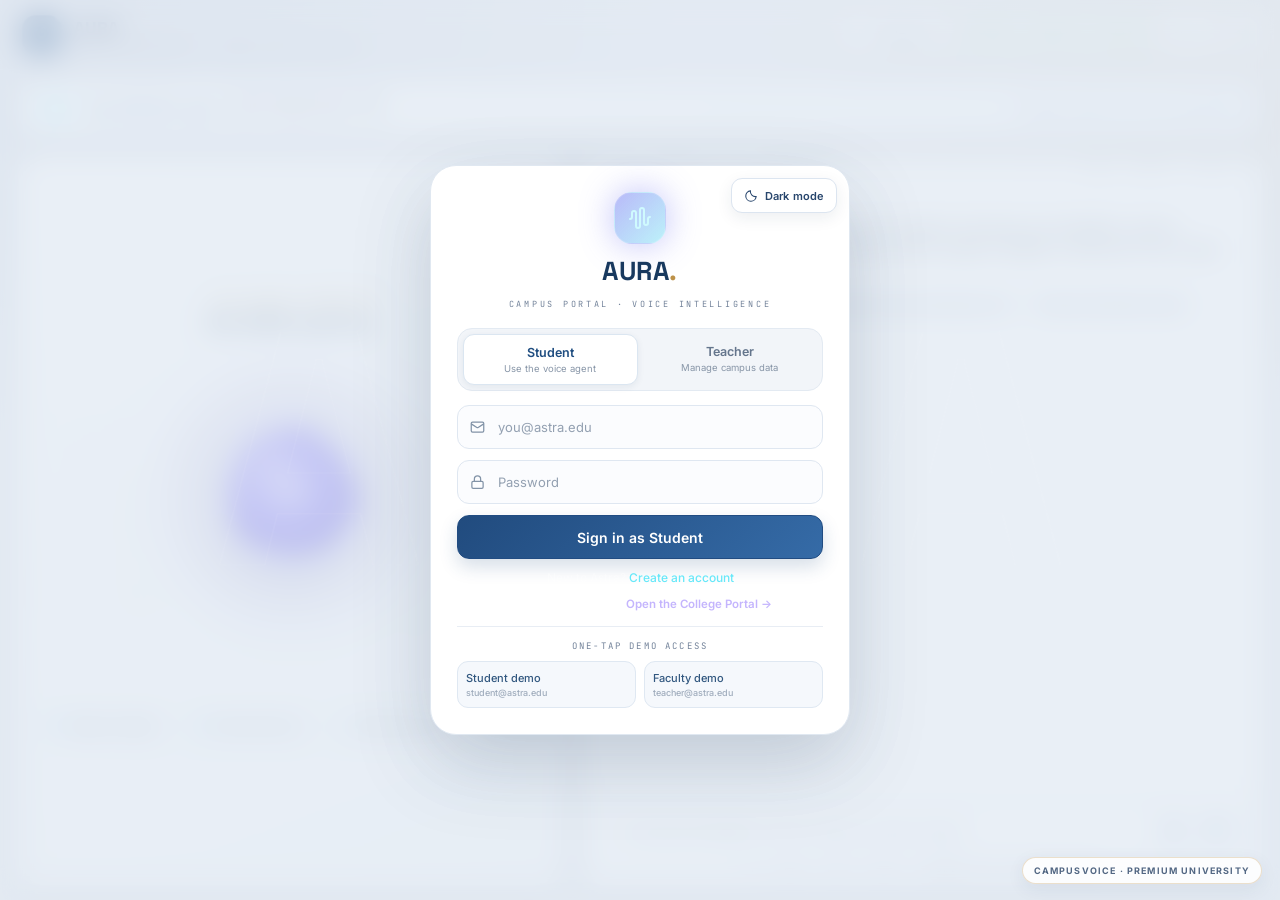
==== python/static/index.html @ 346f9328 "Initial CampusVoice deployment" ====
<!doctype html>
<html lang="en">
<head>
<meta charset="utf-8" />
<meta name="cv-ui-build" content="premium-university-layout-redesign-2026-11-15" />
<meta name="viewport" content="width=device-width, initial-scale=1" />
<title>AURA — Python Edition</title>
<link rel="preconnect" href="https://fonts.googleapis.com" />
<link rel="preconnect" href="https://fonts.gstatic.com" crossorigin />
<link href="https://fonts.googleapis.com/css2?family=Space+Grotesk:wght@400;500;600;700&family=Inter:wght@400;500;600&family=JetBrains+Mono:wght@400;500&display=swap" rel="stylesheet" />
<style>
:root {
  --bg: #04050a; --ink: #e8eaf3; --cyan: #22d3ee; --violet: #7c6cff;
  --rose: #fb7185; --amber: #fbbf24; --emerald: #34d399; --sky: #38bdf8; --fuchsia: #e879f9;
}
* { box-sizing: border-box; margin: 0; scrollbar-width: thin; scrollbar-color: rgba(255,255,255,.14) transparent; }
*::-webkit-scrollbar { width: 6px; height: 6px; }
*::-webkit-scrollbar-thumb { background: rgba(255,255,255,.14); border-radius: 99px; }
html, body { height: 100%; }
body {
  background: var(--bg); color: var(--ink);
  font-family: Inter, system-ui, sans-serif; overflow: hidden;
}
.font-d { font-family: "Space Grotesk", sans-serif; }
.mono { font-family: "JetBrains Mono", monospace; }
::selection { background: rgba(34,211,238,.28); }
button:focus-visible, input:focus-visible { outline: 2px solid rgba(34,211,238,.6); outline-offset: 2px; }

canvas#bg { position: fixed; inset: 0; z-index: 0; }
.app { position: relative; z-index: 1; height: 100dvh; display: flex; flex-direction: column; max-width: 1500px; margin: 0 auto; }

/* ---------- header ---------- */
header { display: flex; justify-content: space-between; align-items: center; padding: 16px 22px 8px; }
.brand { display: flex; gap: 12px; align-items: center; }
.logo {
  width: 40px; height: 40px; border-radius: 14px; display: grid; place-items: center;
  border: 1px solid rgba(255,255,255,.15);
  background: linear-gradient(135deg, rgba(99,102,241,.4), rgba(34,211,238,.28));
  box-shadow: 0 0 24px rgba(99,102,241,.35); position: relative;
}
.logo .dot { position: absolute; top: -2px; right: -2px; width: 8px; height: 8px; border-radius: 99px; background: rgba(255,255,255,.3); }
.logo .dot.live { background: var(--cyan); animation: blink 1.1s infinite; }
@keyframes blink { 50% { opacity: .25; } }
.brand h1 { font-size: 17px; font-weight: 700; letter-spacing: .02em; }
.brand h1 span { color: var(--cyan); }
.brand small { display: block; font-family: "JetBrains Mono", monospace; font-size: 9px; text-transform: uppercase; letter-spacing: .3em; color: rgba(255,255,255,.4); margin-top: 3px; }
.hdr-right { display: flex; gap: 8px; align-items: center; }
.icon-btn {
  width: 36px; height: 36px; border-radius: 12px; display: grid; place-items: center; cursor: pointer;
  border: 1px solid rgba(255,255,255,.08); background: linear-gradient(160deg, rgba(255,255,255,.055), rgba(255,255,255,.018));
  color: rgba(255,255,255,.7); transition: all .25s; backdrop-filter: blur(18px);
}
.icon-btn:hover { border-color: rgba(255,255,255,.25); color: #fff; }
.stack-tag {
  font-family: "JetBrains Mono", monospace; font-size: 9px; letter-spacing: .22em; text-transform: uppercase;
  color: rgba(52,211,153,.8); border: 1px solid rgba(52,211,153,.3); background: rgba(52,211,153,.08);
  padding: 6px 10px; border-radius: 10px;
}

/* ---------- live India clock ---------- */
.clock-strip { margin: 0 22px 8px; padding: 10px 15px; min-height: 58px; display: flex; align-items: center; gap: 14px; border: 1px solid rgba(34,211,238,.16); border-radius: 14px; background: linear-gradient(105deg, rgba(34,211,238,.08), rgba(124,108,255,.055), rgba(255,255,255,.015)); backdrop-filter: blur(18px); flex-shrink: 0; }
.clock-icon { width: 34px; height: 34px; display: grid; place-items: center; border-radius: 11px; color: var(--cyan); background: rgba(34,211,238,.09); border: 1px solid rgba(34,211,238,.18); }
.clock-time { font-family: "JetBrains Mono", monospace; font-size: 19px; font-weight: 500; color: #ecfeff; white-space: nowrap; letter-spacing: .02em; }
.clock-date-wrap { display: flex; flex-direction: column; gap: 3px; min-width: 0; }
.clock-date { font-size: 12px; color: rgba(255,255,255,.82); }
.clock-zone { font-family: "JetBrains Mono", monospace; font-size: 9px; color: rgba(103,232,249,.72); letter-spacing: .15em; text-transform: uppercase; }
.clock-note { margin-left: auto; color: rgba(255,255,255,.35); font-size: 10px; letter-spacing: .04em; text-align: right; }
@media (max-width: 650px) { .clock-strip { margin: 0 10px 6px; padding: 8px 10px; gap: 9px; } .clock-time { font-size: 16px; } .clock-note { display: none; } }

/* ---------- layout ---------- */
main { flex: 1; min-height: 0; display: flex; }
.stage {
  position: relative; flex: 0 0 44%; display: flex; flex-direction: column;
  align-items: center; justify-content: center; gap: 6px; overflow: hidden;
  border-right: 1px solid rgba(255,255,255,.06); padding: 10px;
}
.ghost {
  position: absolute; inset: 0; display: grid; place-items: center; pointer-events: none; user-select: none;
  font-family: "Space Grotesk", sans-serif; font-weight: 700; font-size: 19vw; line-height: .6;
  -webkit-text-stroke: 1.5px rgba(255,255,255,.07); color: transparent; letter-spacing: .02em;
}
.side-note {
  position: absolute; top: 50%; font-family: "JetBrains Mono", monospace; font-size: 9px;
  letter-spacing: .5em; text-transform: uppercase; color: rgba(255,255,255,.22); white-space: nowrap;
}
.side-note.l { left: 18px; transform: translateY(-50%) rotate(-90deg); transform-origin: center; }
.side-note.r { right: 18px; transform: translateY(-50%) rotate(90deg); transform-origin: center; }
@media (max-width: 1200px) { .side-note { display: none; } }

.orb-btn { background: none; border: none; cursor: pointer; border-radius: 50%; transition: transform .3s; animation: floaty 7s ease-in-out infinite; position: relative; }
.orb-btn:hover { transform: scale(1.02); }
.orb-btn:active { transform: scale(.97); }
@keyframes floaty { 50% { translate: 0 -10px; } }
canvas#orbC { width: min(300px, 30vw); height: min(300px, 30vw); display: block; }

#status { font-size: 13px; font-weight: 500; text-align: center; transition: color .3s; min-height: 18px; }
#status.idle { color: rgba(255,255,255,.45); }
#status.listening { color: var(--cyan); }
#status.thinking { color: var(--amber); }
#status.speaking { color: var(--fuchsia); }
#interim { height: 22px; max-width: 420px; overflow: hidden; text-overflow: ellipsis; white-space: nowrap; font-size: 13px; font-style: italic; color: rgba(165,243,252,.7); }
#interim.err { color: rgba(251,113,133,.9); font-style: normal; font-size: 12.5px; }

.chips { display: flex; gap: 8px; overflow-x: auto; max-width: 100%; padding: 8px 6px 4px; }
.chips::-webkit-scrollbar { display: none; }
.chip {
  flex-shrink: 0; display: flex; gap: 6px; align-items: center; cursor: pointer;
  border-radius: 99px; padding: 7px 13px; font-size: 11.5px; font-weight: 500; color: rgba(255,255,255,.65);
  border: 1px solid rgba(255,255,255,.08); background: linear-gradient(160deg, rgba(255,255,255,.055), rgba(255,255,255,.018));
  backdrop-filter: blur(18px); transition: all .25s;
}
.chip:hover { border-color: rgba(34,211,238,.4); color: #a5f3fc; }
.chip svg { color: rgba(34,211,238,.8); }

/* ---------- console ---------- */
.console { flex: 1; min-width: 0; display: flex; flex-direction: column; }
.console-head { display: flex; justify-content: space-between; padding: 6px 22px 8px; }
.console-head p { font-family: "JetBrains Mono", monospace; font-size: 10px; text-transform: uppercase; letter-spacing: .3em; color: rgba(255,255,255,.3); }
.feed {
  flex: 1; min-height: 0; overflow-y: auto; padding: 10px 22px 18px;
  display: flex; flex-direction: column; gap: 16px;
  mask-image: linear-gradient(to bottom, transparent, black 4%, black 96%, transparent);
}
.msg { display: flex; gap: 10px; animation: rise .35s cubic-bezier(.22,1,.36,1); }
@keyframes rise { from { opacity: 0; transform: translateY(12px); } }
.msg.user { justify-content: flex-end; }
.msg.user .bubble {
  max-width: 85%; border-radius: 16px 16px 6px 16px; padding: 10px 14px;
  border: 1px solid rgba(34,211,238,.2); background: linear-gradient(135deg, rgba(34,211,238,.14), rgba(34,211,238,.05));
}
.avatar {
  width: 24px; height: 24px; flex-shrink: 0; border-radius: 50%; display: grid; place-items: center; margin-top: 4px;
  border: 1px solid rgba(255,255,255,.15); background: linear-gradient(135deg, rgba(99,102,241,.4), rgba(34,211,238,.3));
}
.msg .who { font-family: "Space Grotesk", sans-serif; font-size: 11px; font-weight: 600; letter-spacing: .1em; color: rgba(255,255,255,.7); }
.msg .intent { font-family: "JetBrains Mono", monospace; font-size: 9px; text-transform: uppercase; letter-spacing: .15em; color: rgba(255,255,255,.22); margin-left: 8px; }
.msg .bubble { max-width: 92%; min-width: 0; }
.msg .text { font-size: 13.5px; line-height: 1.65; color: rgba(255,255,255,.82); margin-top: 3px; }
.msg.user .text { color: #ecfeff; margin-top: 0; }
.sugg { display: flex; flex-wrap: wrap; gap: 6px; margin-top: 10px; }
.sugg button {
  cursor: pointer; border: 1px solid rgba(255,255,255,.08); background: rgba(255,255,255,.03);
  border-radius: 99px; padding: 4px 10px; font-size: 11px; color: rgba(255,255,255,.5); transition: all .2s;
}
.sugg button:hover { border-color: rgba(34,211,238,.4); color: #a5f3fc; }

/* thinking dots */
.dots { display: flex; gap: 6px; padding: 12px 16px; border-radius: 16px; border: 1px solid rgba(255,255,255,.07); background: rgba(255,255,255,.03); width: max-content; }
.dots span { width: 6px; height: 6px; border-radius: 99px; background: rgba(251,191,36,.8); animation: bounce 1s ease-in-out infinite; }
.dots span:nth-child(2) { animation-delay: .15s; } .dots span:nth-child(3) { animation-delay: .3s; }
@keyframes bounce { 50% { transform: scaleY(.35); } }

/* ---------- cards ---------- */
.cards { display: grid; gap: 8px; margin-top: 10px; }
.card {
  display: flex; gap: 12px; border-radius: 16px; padding: 12px; position: relative; overflow: hidden;
  border: 1px solid rgba(255,255,255,.08); background: linear-gradient(160deg, rgba(255,255,255,.055), rgba(255,255,255,.018));
  backdrop-filter: blur(18px); transition: border-color .3s; animation: rise .4s cubic-bezier(.22,1,.36,1) backwards;
}
.card:hover { border-color: rgba(34,211,238,.22); }
.card .bar { position: absolute; inset: 0 auto 0 0; width: 3px; }
.pill { display: inline-flex; gap: 4px; align-items: center; border-radius: 6px; padding: 2px 7px; font-size: 10px; font-weight: 500; border: 1px solid; text-transform: capitalize; }
.pill-mono { font-family: "JetBrains Mono", monospace; letter-spacing: .04em; }
.p-rose { color: #fda4af; border-color: rgba(251,113,133,.3); background: rgba(251,113,133,.1); }
.p-amber { color: #fcd34d; border-color: rgba(251,191,36,.3); background: rgba(251,191,36,.1); }
.p-emerald { color: #6ee7b7; border-color: rgba(52,211,153,.3); background: rgba(52,211,153,.1); }
.p-violet { color: #c4b5fd; border-color: rgba(167,139,250,.3); background: rgba(167,139,250,.1); }
.p-cyan { color: #67e8f9; border-color: rgba(34,211,238,.3); background: rgba(34,211,238,.1); }
.p-sky { color: #7dd3fc; border-color: rgba(56,189,248,.3); background: rgba(56,189,248,.1); }
.p-zinc { color: #d4d4d8; border-color: rgba(161,161,170,.3); background: rgba(161,161,170,.1); }
.p-fuchsia { color: #f0abfc; border-color: rgba(232,121,249,.3); background: rgba(232,121,249,.1); }
.card-title { font-size: 13.5px; font-weight: 500; color: rgba(255,255,255,.92); line-height: 1.4; }
.card-sub { font-size: 11.5px; color: rgba(255,255,255,.55); display: flex; flex-wrap: wrap; gap: 4px 12px; margin-top: 4px; align-items: center; }
.card-sub svg { color: rgba(255,255,255,.4); flex-shrink: 0; }
.card-meta { font-size: 11.5px; line-height: 1.6; color: rgba(255,255,255,.5); margin-top: 6px; }
.sq { width: 40px; height: 40px; flex-shrink: 0; border-radius: 12px; display: grid; place-items: center; border: 1px solid rgba(255,255,255,.1); background: rgba(255,255,255,.05); color: #a5f3fc; }
.dateblock { width: 48px; height: 48px; flex-shrink: 0; border-radius: 12px; display: flex; flex-direction: column; align-items: center; justify-content: center; border: 1px solid rgba(255,255,255,.1); background: linear-gradient(to bottom, rgba(255,255,255,.08), transparent); }
.dateblock b { font-family: "Space Grotesk", sans-serif; font-size: 17px; line-height: 1; color: rgba(255,255,255,.95); }
.dateblock span { font-family: "JetBrains Mono", monospace; font-size: 9px; text-transform: uppercase; letter-spacing: .2em; color: rgba(255,255,255,.45); margin-top: 3px; }
.room-code { font-family: "Space Grotesk", sans-serif; font-size: 15px; font-weight: 600; letter-spacing: .03em; color: rgba(255,255,255,.95); }
.live { display: inline-flex; gap: 5px; align-items: center; border-radius: 6px; padding: 2px 7px; font-size: 10px; font-weight: 600; color: #6ee7b7; border: 1px solid rgba(52,211,153,.3); background: rgba(52,211,153,.1); letter-spacing: .08em; }
.live i { width: 6px; height: 6px; border-radius: 99px; background: #34d399; animation: blink 1s infinite; }

/* ---------- composer ---------- */
.composer-row { border-top: 1px solid rgba(255,255,255,.06); padding: 12px 22px 10px; }
form#composer { position: relative; }
form#composer input {
  width: 100%; height: 48px; border-radius: 99px; padding: 0 96px 0 20px; font-size: 13.5px; color: rgba(255,255,255,.9);
  border: 1px solid rgba(255,255,255,.08); background: linear-gradient(160deg, rgba(255,255,255,.055), rgba(255,255,255,.018));
  backdrop-filter: blur(18px); outline: none;
}
form#composer input::placeholder { color: rgba(255,255,255,.3); }
.composer-btns { position: absolute; right: 6px; top: 50%; transform: translateY(-50%); display: flex; gap: 6px; }
.round-btn { width: 36px; height: 36px; border-radius: 99px; display: grid; place-items: center; cursor: pointer; transition: all .25s; border: 1px solid rgba(255,255,255,.1); background: rgba(255,255,255,.05); color: rgba(255,255,255,.7); }
.round-btn:hover { border-color: rgba(34,211,238,.5); color: #a5f3fc; }
.round-btn.mic.live { background: var(--cyan); color: #000; border-color: transparent; animation: ring 2.2s ease-out infinite; }
@keyframes ring { 0% { box-shadow: 0 0 0 0 rgba(34,211,238,.35); } 70% { box-shadow: 0 0 0 14px rgba(34,211,238,0); } 100% { box-shadow: 0 0 0 0 rgba(34,211,238,0); } }
.round-btn.send.on { background: linear-gradient(135deg, #22d3ee, #0ea5e9); color: #000; border-color: transparent; box-shadow: 0 0 18px rgba(34,211,238,.4); }
.round-btn.send:disabled { color: rgba(255,255,255,.25); background: rgba(255,255,255,.03); cursor: default; box-shadow: none; }
.hint { font-family: "JetBrains Mono", monospace; font-size: 9px; text-transform: uppercase; letter-spacing: .25em; color: rgba(255,255,255,.2); text-align: center; margin-top: 8px; }

/* ---------- ticker ---------- */
.ticker { display: flex; gap: 12px; align-items: center; border-top: 1px solid rgba(255,255,255,.06); padding: 8px 22px; }
.ticker .tag { flex-shrink: 0; display: flex; gap: 6px; align-items: center; font-size: 10px; font-weight: 700; letter-spacing: .2em; text-transform: uppercase; color: #fda4af; border: 1px solid rgba(251,113,133,.25); background: rgba(251,113,133,.1); border-radius: 8px; padding: 4px 9px; }
.ticker .rail { flex: 1; min-width: 0; overflow: hidden; mask-image: linear-gradient(to right, transparent, black 6%, black 94%, transparent); }
.ticker .track { display: flex; gap: 40px; width: max-content; animation: marq 42s linear infinite; }
.ticker .track:hover { animation-play-state: paused; }
@keyframes marq { to { transform: translateX(-50%); } }
.ticker .track button { background: none; border: none; cursor: pointer; font-size: 11.5px; color: rgba(255,255,255,.45); white-space: nowrap; }
.ticker .track button:hover { color: #a5f3fc; }
.ticker .track b { color: rgba(255,255,255,.7); font-weight: 500; }
.ticker .track span { font-family: "JetBrains Mono", monospace; font-size: 10px; color: rgba(255,255,255,.25); margin-left: 8px; }

.user-chip { display:flex; align-items:center; gap:7px; border:1px solid rgba(255,255,255,.09); background:rgba(255,255,255,.04); border-radius:99px; padding:4px 11px 4px 4px; font-size:11.5px; color:rgba(255,255,255,.8); }
.user-chip i { display:grid; place-items:center; width:24px; height:24px; border-radius:99px; background:linear-gradient(135deg,rgba(99,102,241,.5),rgba(34,211,238,.35)); font-style:normal; font-weight:600; font-size:10.5px; }
.user-chip .rr { font-family:"JetBrains Mono",monospace; font-size:8.5px; letter-spacing:.16em; text-transform:uppercase; color:rgba(255,255,255,.35); }

/* ---------- login gate ---------- */
#gate { position:fixed; inset:0; z-index:60; display:none; place-items:center; background:rgba(3,4,9,.72); backdrop-filter:blur(14px); padding:18px; overflow-y:auto; }
#gate.on { display:grid; }
#gate .gd-ghost { position:absolute; inset:0; display:grid; place-items:center; pointer-events:none; font-family:"Space Grotesk",sans-serif; font-weight:700; font-size:26vw; -webkit-text-stroke:1.5px rgba(255,255,255,.05); color:transparent; user-select:none; }
.gate-card { position:relative; width:min(420px,94vw); border-radius:26px; padding:26px; background:linear-gradient(165deg,rgba(13,16,28,.94),rgba(8,10,18,.96)); border:1px solid rgba(255,255,255,.09); box-shadow:0 30px 90px rgba(0,0,0,.55); }
.gate-logo { display:flex; flex-direction:column; align-items:center; gap:10px; margin-bottom:18px; text-align:center; }
.gate-logo .lg { width:52px;height:52px;border-radius:18px;display:grid;place-items:center;border:1px solid rgba(255,255,255,.15);background:linear-gradient(135deg,rgba(99,102,241,.45),rgba(34,211,238,.3)); box-shadow:0 0 34px rgba(99,102,241,.4); }
.gate-logo h2 { font-family:"Space Grotesk",sans-serif; font-size:26px; font-weight:700; letter-spacing:.02em; }
.gate-logo h2 span { color:var(--cyan); }
.gate-logo small { font-family:"JetBrains Mono",monospace; font-size:8.5px; letter-spacing:.32em; text-transform:uppercase; color:rgba(255,255,255,.35); }
.role-tabs { display:grid; grid-template-columns:1fr 1fr; gap:5px; border:1px solid rgba(255,255,255,.07); background:rgba(0,0,0,.3); padding:5px; border-radius:15px; margin-bottom:14px; }
.role-tabs button { border:0; background:transparent; color:rgba(255,255,255,.45); border-radius:11px; padding:10px 6px; font-size:12.5px; font-weight:600; cursor:pointer; display:flex; flex-direction:column; align-items:center; gap:3px; transition:all .25s; }
.role-tabs button small { font-size:9.5px; font-weight:400; color:rgba(255,255,255,.35); }
.role-tabs button.on.student { border:1px solid rgba(34,211,238,.3); background:rgba(34,211,238,.1); color:#cffafe; }
.role-tabs button.on.teacher { border:1px solid rgba(167,139,250,.3); background:rgba(167,139,250,.1); color:#ede9fe; }
.gate-field { position:relative; margin-bottom:11px; }
.gate-field svg { position:absolute; left:13px; top:50%; translate:0 -50%; color:rgba(255,255,255,.3); }
.gate-field input { width:100%; height:44px; border-radius:12px; padding:0 14px 0 40px; font-size:13px; color:rgba(255,255,255,.9); border:1px solid rgba(255,255,255,.09); background:rgba(255,255,255,.03); outline:none; transition:border .25s; }
.gate-field input:focus { border-color:rgba(34,211,238,.4); }
.gate-field input::placeholder { color:rgba(255,255,255,.48); }
.gate-helper { margin:-3px 2px 12px; font-size:11.5px; line-height:1.5; color:rgba(255,255,255,.58); }
.gate-helper code { color:#c4b5fd; font-family:ui-monospace,monospace; }
.gate-err { display:none; border:1px solid rgba(251,113,133,.25); background:rgba(251,113,133,.1); color:#fda4af; font-size:12px; border-radius:12px; padding:9px 13px; margin-bottom:11px; line-height:1.5; }
.gate-err.on { display:block; }
.gate-submit { width:100%; height:44px; border:0; border-radius:12px; font-family:"Space Grotesk",sans-serif; font-size:14px; font-weight:600; color:#000; cursor:pointer; transition:all .25s; }
.gate-submit.student { background:linear-gradient(135deg,#22d3ee,#0ea5e9); box-shadow:0 8px 28px rgba(34,211,238,.3); }
.gate-submit.teacher { background:linear-gradient(135deg,#a78bfa,#8b5cf6); box-shadow:0 8px 28px rgba(167,139,250,.3); }
.gate-submit:disabled { opacity:.55; cursor:default; }
.gate-demos { margin-top:15px; border-top:1px solid rgba(255,255,255,.06); padding-top:13px; }
.gate-demos p { text-align:center; font-family:"JetBrains Mono",monospace; font-size:9px; letter-spacing:.24em; text-transform:uppercase; color:rgba(255,255,255,.28); margin-bottom:9px; }
.gate-demos .ds { display:grid; grid-template-columns:1fr 1fr; gap:8px; }
.gate-demos button { border-radius:11px; padding:9px 8px; font-size:11px; font-weight:500; cursor:pointer; text-align:left; }
.gate-demos button small { display:block; margin-top:2px; font-size:9px; opacity:.65; }
.gate-demos .d-s { border:1px solid rgba(34,211,238,.2); background:rgba(34,211,238,.06); color:#a5f3fc; }
.gate-demos .d-t { border:1px solid rgba(167,139,250,.2); background:rgba(167,139,250,.06); color:#ddd6fe; }
.hidden-item { display:none !important; }

@media (max-width: 900px) {
  body { overflow: auto; }
  .app { height: auto; min-height: 100dvh; }
  main { flex-direction: column; }
  .stage { flex: none; border-right: none; border-bottom: 1px solid rgba(255,255,255,.06); padding: 24px 10px 16px; }
  canvas#orbC { width: 210px; height: 210px; }
  .ghost { font-size: 34vw; }
  .console .feed { max-height: 55vh; }
  .side-note { display: none; }
}

/* CampusVoice Premium University theme — Light mode */
:root { color-scheme: light; --cv-bg:#f3f6fb; --cv-surface:#ffffff; --cv-surface-2:#f8faff; --cv-ink:#172b49; --cv-muted:#63738b; --cv-line:#e2e9f3; --cv-blue:#24528d; --cv-blue-2:#3569a8; --cv-gold:#bd9148; --cv-shadow:0 14px 38px rgba(22,48,83,.075); }
html[data-theme="light"] body { background:var(--cv-bg)!important; color:var(--cv-ink)!important; }
html[data-theme="light"] body::before { content:""; position:fixed; inset:0; z-index:-1; pointer-events:none; background:radial-gradient(ellipse at 8% 0%,rgba(61,112,175,.10),transparent 35%),radial-gradient(ellipse at 95% 12%,rgba(197,158,91,.10),transparent 28%); }
html[data-theme="light"] a { color:var(--cv-blue); }
html[data-theme="light"] button, html[data-theme="light"] input, html[data-theme="light"] textarea, html[data-theme="light"] select { font-family:inherit; }
html[data-theme="light"] :is(input,textarea,select) { color:var(--cv-ink)!important; background:#fff!important; border-color:var(--cv-line)!important; }
html[data-theme="light"] :is(input,textarea,select)::placeholder { color:#94a1b3!important; }
html[data-theme="light"] :is(input,textarea,select):focus { outline:none; border-color:#8eafd6!important; box-shadow:0 0 0 3px rgba(49,103,164,.10); }
html[data-theme="light"] .cv-theme-toggle { color:#28466d; background:#fff; border:1px solid #dce5f0; box-shadow:0 5px 16px rgba(24,49,80,.08); }
.cv-theme-toggle { display:inline-flex; align-items:center; justify-content:center; gap:7px; min-height:35px; padding:0 12px; border-radius:11px; font:600 11px Inter,system-ui,sans-serif; letter-spacing:.01em; cursor:pointer; transition:background .2s,border-color .2s,transform .2s; white-space:nowrap; }
.cv-theme-toggle:hover { transform:translateY(-1px); }
html[data-theme="dark"] .cv-theme-toggle { color:#e7edf7; background:rgba(22,30,47,.92); border:1px solid rgba(255,255,255,.14); }
.cv-theme-toggle svg { width:14px; height:14px; }

/* Student and faculty page chrome */
html[data-theme="light"] .top, html[data-theme="light"] .app > header { border-color:var(--cv-line)!important; }
html[data-theme="light"] .brand h1, html[data-theme="light"] .brand h1 span { color:#18385f!important; }
html[data-theme="light"] .brand p, html[data-theme="light"] .brand small { color:#72829a!important; }
html[data-theme="light"] .logo { color:#fff!important; border:1px solid rgba(255,255,255,.24)!important; background:linear-gradient(145deg,#244f86,#4e78aa)!important; box-shadow:0 7px 18px rgba(36,79,134,.18)!important; }
html[data-theme="light"] .btn, html[data-theme="light"] .small-btn, html[data-theme="light"] .icon-btn { color:#29486f!important; background:#fff!important; border:1px solid var(--cv-line)!important; box-shadow:0 2px 8px rgba(18,44,75,.035); }
html[data-theme="light"] .btn:hover, html[data-theme="light"] .small-btn:hover { color:#173d70!important; border-color:#b9cce1!important; background:#f6f9fd!important; }
html[data-theme="light"] .btn.primary, html[data-theme="light"] .btn-primary, html[data-theme="light"] .submit, html[data-theme="light"] .gate-submit { color:#fff!important; border:1px solid #214c82!important; background:linear-gradient(135deg,#214b7e,#356ba7)!important; box-shadow:0 8px 18px rgba(33,75,126,.18)!important; }
html[data-theme="light"] .glass, html[data-theme="light"] .panel, html[data-theme="light"] .stat, html[data-theme="light"] .ds-card, html[data-theme="light"] .feed-item { background:#fff!important; color:var(--cv-ink)!important; border:1px solid var(--cv-line)!important; box-shadow:var(--cv-shadow); backdrop-filter:none!important; }
html[data-theme="light"] .stats .stat { border-radius:17px!important; }
html[data-theme="light"] .stat p, html[data-theme="light"] .stat .lbl, html[data-theme="light"] .sub, html[data-theme="light"] .ds-card .d, html[data-theme="light"] .feed-item .b, html[data-theme="light"] .feed-item time { color:var(--cv-muted)!important; }
html[data-theme="light"] .stat b, html[data-theme="light"] .stat .num { color:#1b385e!important; }
html[data-theme="light"] .tabs, html[data-theme="light"] .mode-pick, html[data-theme="light"] .input-pick { background:#edf2f8!important; border:1px solid #e0e8f2!important; }
html[data-theme="light"] .tabs button, html[data-theme="light"] .mode-pick button, html[data-theme="light"] .input-pick button { color:#62738b!important; }
html[data-theme="light"] .tabs button.on, html[data-theme="light"] .tabs button.active, html[data-theme="light"] .mode-pick button.on-m, html[data-theme="light"] .input-pick button.on-input { color:#1b487e!important; background:#fff!important; border:1px solid #dce6f1!important; box-shadow:0 2px 7px rgba(30,57,91,.07); }
html[data-theme="light"] .banner { background:#f7f9fc!important; border:1px solid #e2e9f2!important; }
html[data-theme="light"] .banner p, html[data-theme="light"] .banner b { color:#52647d!important; }
html[data-theme="light"] .nf input, html[data-theme="light"] .nf textarea, html[data-theme="light"] .nf select, html[data-theme="light"] .ds-card textarea { color:#1d3555!important; background:#fbfcfe!important; border:1px solid #dfe7f1!important; }
html[data-theme="light"] .nf select option { color:#1d3555; background:#fff; }
html[data-theme="light"] .ds-card details { background:#f7f9fc!important; border:1px solid #e2e9f2!important; }
html[data-theme="light"] .ds-card summary { color:#536781!important; }
html[data-theme="light"] .ds-card pre { color:#35577e!important; border-color:#e2e9f2!important; }
html[data-theme="light"] .user-chip { color:#294466!important; background:#f7f9fc!important; border-color:#e0e8f1!important; }
html[data-theme="light"] .user-chip .rr { color:#7b899d!important; }
html[data-theme="light"] .h2, html[data-theme="light"] .section-head h3, html[data-theme="light"] .panel h2, html[data-theme="light"] .ds-card h3 { color:#1a385f!important; }
html[data-theme="light"] .feed-item .t { color:#1e3c63!important; }
html[data-theme="light"] .del { color:#8a6470!important; }
html[data-theme="light"] .result.ok { color:#176b4c!important; background:#edf9f3!important; border-color:#cdebdc!important; }
html[data-theme="light"] .result.err { color:#9c3444!important; background:#fff1f2!important; border-color:#f4d2d7!important; }
html[data-theme="light"] #bootay { background:#f4f7fb!important; color:#64758c!important; }

/* Student portal */
html[data-theme="light"] .wrap { color:var(--cv-ink)!important; }
html[data-theme="light"] .hero { color:#fff!important; background:linear-gradient(120deg,#183b66,#2c5d91 72%,#3c6f9d)!important; border:1px solid rgba(255,255,255,.16)!important; box-shadow:0 18px 40px rgba(26,64,106,.16)!important; }
html[data-theme="light"] .hero h2 { color:#fff!important; }
html[data-theme="light"] .hero .sub, html[data-theme="light"] .hero p { color:rgba(255,255,255,.82)!important; }
html[data-theme="light"] .hero .eyebrow { color:#eed6a5!important; }
html[data-theme="light"] .clockbar, html[data-theme="light"] .clock-strip { color:var(--cv-ink)!important; background:linear-gradient(110deg,#fff,#f5f8fc)!important; border:1px solid #e1e9f2!important; box-shadow:var(--cv-shadow); }
html[data-theme="light"] .clockvalue, html[data-theme="light"] .clock-time { color:#1c5487!important; }
html[data-theme="light"] .clockdate, html[data-theme="light"] .clock-date { color:#425a78!important; }
html[data-theme="light"] .clockzone, html[data-theme="light"] .clock-zone, html[data-theme="light"] .clockhint, html[data-theme="light"] .clock-note { color:#74849a!important; }
html[data-theme="light"] .course, html[data-theme="light"] .item, html[data-theme="light"] .empty, html[data-theme="light"] .loading { color:#223c60!important; }
html[data-theme="light"] .course { background:#fff!important; border:1px solid #e2e9f2!important; border-radius:16px!important; box-shadow:0 8px 22px rgba(24,52,86,.055); }
html[data-theme="light"] .course h4, html[data-theme="light"] .item h4 { color:#203d64!important; }
html[data-theme="light"] .code, html[data-theme="light"] .meta { color:#2e6396!important; }
html[data-theme="light"] .chip { color:#536984!important; background:#f6f8fb!important; border-color:#e0e8f1!important; }
html[data-theme="light"] .detail, html[data-theme="light"] .slot { color:#536780!important; }
html[data-theme="light"] .slot span:last-child { color:#7b899b!important; }
html[data-theme="light"] .item { border-color:#e8edf4!important; }
html[data-theme="light"] .search { color:#1d3555!important; background:#fff!important; border-color:#dfe7f1!important; }
html[data-theme="light"] .footer { color:#8491a3!important; }

/* Main AURA voice console and central animated assistant */
html[data-theme="light"] #bg { opacity:.035; }
html[data-theme="light"] .app { background:transparent!important; }
html[data-theme="light"] .app > header { padding-top:15px!important; padding-bottom:14px!important; border-bottom:1px solid #e2e9f2; }
html[data-theme="light"] .brand small { color:#74839a!important; }
html[data-theme="light"] .brand h1 span { color:#bd9148!important; }
html[data-theme="light"] .stack-tag { color:#2b6c55!important; border-color:#cfe8da!important; background:#eff8f2!important; }
html[data-theme="light"] .clock-strip { margin-top:10px!important; }
html[data-theme="light"] main { gap:16px!important; padding:8px 18px 14px!important; }
html[data-theme="light"] .stage { flex-basis:44%!important; border:1px solid #e2e9f2!important; border-radius:23px!important; background:linear-gradient(160deg,#fff,#f7f9fc)!important; box-shadow:var(--cv-shadow); }
html[data-theme="light"] .console { border:1px solid #e2e9f2!important; border-radius:23px!important; background:#fff!important; box-shadow:var(--cv-shadow); overflow:hidden; }
html[data-theme="light"] .ghost { -webkit-text-stroke:1.5px rgba(40,79,123,.06)!important; }
html[data-theme="light"] .side-note { color:rgba(44,74,111,.24)!important; }
html[data-theme="light"] .console-head { border-bottom:1px solid #edf1f6; }
html[data-theme="light"] .console-head p { color:#77879b!important; }
html[data-theme="light"] .feed { mask-image:none!important; }
html[data-theme="light"] .msg .who { color:#2f5d8b!important; }
html[data-theme="light"] .msg .intent { color:#9aa6b6!important; }
html[data-theme="light"] .msg .text { color:#344964!important; }
html[data-theme="light"] .msg.user .bubble { background:#eaf2fb!important; border:1px solid #d9e6f4!important; }
html[data-theme="light"] .msg.user .text { color:#23466f!important; }
html[data-theme="light"] .avatar { background:linear-gradient(135deg,#e6eef8,#dce9f6)!important; border:1px solid #d7e3f0!important; color:#2c5887!important; }
html[data-theme="light"] .card { background:#fff!important; border:1px solid #e3eaf2!important; box-shadow:0 5px 15px rgba(22,48,83,.045); backdrop-filter:none!important; }
html[data-theme="light"] .card-title, html[data-theme="light"] .room-code { color:#203e65!important; }
html[data-theme="light"] .card-sub, html[data-theme="light"] .card-meta { color:#667991!important; }
html[data-theme="light"] .card-sub svg { color:#8293a8!important; }
html[data-theme="light"] .sq, html[data-theme="light"] .dateblock { background:#f3f7fb!important; color:#315d8a!important; border-color:#e0e8f1!important; }
html[data-theme="light"] .dateblock b { color:#2b4f78!important; }
html[data-theme="light"] .dateblock span { color:#78899d!important; }
html[data-theme="light"] .sugg button, html[data-theme="light"] .chip { color:#536b86!important; border:1px solid #e0e8f1!important; background:#f7f9fc!important; }
html[data-theme="light"] .sugg button:hover, html[data-theme="light"] .chip:hover { color:#214f83!important; border-color:#b9cce1!important; background:#edf3f9!important; }
html[data-theme="light"] .composer-row { border-color:#e8edf4!important; background:#fbfcfe!important; }
html[data-theme="light"] form#composer input { color:#203b5f!important; background:#fff!important; border:1px solid #dfe7f1!important; box-shadow:0 2px 8px rgba(28,52,80,.035); backdrop-filter:none!important; }
html[data-theme="light"] form#composer input::placeholder { color:#8b9aae!important; }
html[data-theme="light"] .round-btn { color:#315a85!important; border:1px solid #dfe7f1!important; background:#f6f9fc!important; }
html[data-theme="light"] .round-btn.send.on { color:#fff!important; background:#2e6396!important; }
html[data-theme="light"] .round-btn.mic.live { color:#fff!important; background:#2e8b6b!important; }
html[data-theme="light"] .hint { color:#8694a6!important; }
html[data-theme="light"] .gate-card { color:#1b3557!important; background:#fff!important; border:1px solid #e0e8f1!important; box-shadow:0 28px 80px rgba(25,49,79,.2)!important; }
html[data-theme="light"] #gate { background:rgba(225,233,243,.72)!important; }
html[data-theme="light"] .gate-logo h2 { color:#18395f!important; }
html[data-theme="light"] .gate-logo h2 span { color:#bd9148!important; }
html[data-theme="light"] .gate-logo small, html[data-theme="light"] .gate-helper, html[data-theme="light"] .gate-demos p { color:#73839a!important; }
html[data-theme="light"] .gate-field svg { color:#8293a7!important; }
html[data-theme="light"] .gate-field input { color:#203b5f!important; background:#fbfcfe!important; border:1px solid #dfe7f1!important; }
html[data-theme="light"] .gate-field input::placeholder { color:#93a0b1!important; }
html[data-theme="light"] .role-tabs { background:#f2f5f9!important; border-color:#e3eaf2!important; }
html[data-theme="light"] .role-tabs button { color:#64758c!important; }
html[data-theme="light"] .role-tabs button small { color:#8795a7!important; }
html[data-theme="light"] .role-tabs button.on.student, html[data-theme="light"] .role-tabs button.on.teacher { color:#1f4d80!important; background:#fff!important; border-color:#dbe6f1!important; box-shadow:0 2px 7px rgba(25,54,89,.07); }
html[data-theme="light"] .gate-demos { border-color:#e8edf4!important; }
html[data-theme="light"] .gate-demos .d-s, html[data-theme="light"] .gate-demos .d-t { color:#31577f!important; background:#f5f8fc!important; border-color:#dfe8f2!important; }
html[data-theme="light"] .gate-demos button small { color:#71839a!important; }
html[data-theme="light"] .ticker { border-color:#e4eaf2!important; }
html[data-theme="light"] .ticker .track button, html[data-theme="light"] .ticker .track b, html[data-theme="light"] .ticker .track span { color:#64758c!important; }

/* College onboarding and admin portal */
html[data-theme="light"] body:has(.steps) .hero { background:linear-gradient(145deg,#eaf1f8,#f8fafc)!important; border:1px solid #dfe8f2!important; color:#1b385d!important; box-shadow:var(--cv-shadow); }
html[data-theme="light"] body:has(.steps) .hero h2 { color:#173a63!important; }
html[data-theme="light"] body:has(.steps) .hero h2 em { color:#2f679c!important; }
html[data-theme="light"] body:has(.steps) .lead { color:#5c7089!important; }
html[data-theme="light"] .eyebrow { color:#9a753b!important; }
html[data-theme="light"] .step { background:#fff!important; border:1px solid #e2e9f2!important; }
html[data-theme="light"] .step b { color:#264362!important; }
html[data-theme="light"] .step small, html[data-theme="light"] .hint { color:#74849a!important; }
html[data-theme="light"] body:has(.steps) .num { color:#fff!important; background:#345f91!important; }
html[data-theme="light"] .panel h3 { color:#193b63!important; }
html[data-theme="light"] .field label { color:#667a94!important; }
html[data-theme="light"] .field input { color:#203b5f!important; background:#fbfcfe!important; border:1px solid #dfe7f1!important; }
html[data-theme="light"] .foot { color:#7d8ca0!important; }
html[data-theme="light"] .foot a { color:#2f6092!important; }

/* Central AI companion visual treatment */
html[data-theme="light"] .assistant-intro { display:grid; gap:5px; text-align:center; margin-bottom:3px; position:relative; z-index:1; }
html[data-theme="light"] .assistant-intro span { color:#9a783f; font:700 9px Inter,system-ui,sans-serif; letter-spacing:.2em; text-transform:uppercase; }
html[data-theme="light"] .assistant-intro strong { color:#1d3e65; font:600 18px 'Space Grotesk',sans-serif; }
html[data-theme="light"] .orb-btn { isolation:isolate; }
html[data-theme="light"] .orb-btn::before { content:""; position:absolute; inset:8%; border-radius:50%; z-index:-1; background:radial-gradient(circle,rgba(72,132,190,.14),rgba(196,161,101,.08) 54%,transparent 72%); filter:blur(7px); animation:cvAuraPulse 4s ease-in-out infinite; }
html[data-theme="light"] .orb-btn::after { content:""; position:absolute; inset:13%; border:1px solid rgba(54,103,155,.16); border-radius:50%; z-index:-1; animation:cvAuraRing 7s linear infinite; }
html[data-theme="light"] canvas#orbC { filter:drop-shadow(0 15px 25px rgba(48,91,139,.2)); }
@keyframes cvAuraPulse { 50% { transform:scale(1.08); opacity:.55; } }
@keyframes cvAuraRing { to { transform:rotate(360deg) scale(1.06); } }
@media(max-width:900px) { html[data-theme="light"] main { padding:8px 12px 12px!important; } html[data-theme="light"] .stage, html[data-theme="light"] .console { border-radius:18px!important; } }


html[data-theme="light"] .bg-art { background:radial-gradient(60% 50% at 18% 18%,rgba(66,110,163,.09),transparent 70%),radial-gradient(55% 45% at 82% 15%,rgba(193,153,84,.07),transparent 70%),#f3f6fb!important; }
.cv-theme-floating { position:fixed!important; top:16px; right:18px; z-index:120; }
.cv-gate-theme { position:absolute!important; top:12px; right:12px; z-index:4; }

</style>
<script>try{document.documentElement.setAttribute('data-theme',localStorage.getItem('campusvoice-theme')||'light')}catch(e){document.documentElement.setAttribute('data-theme','light')}</script>
  <link rel="stylesheet" href="/static/premium-ui.css?v=20261115-layout-redesign">
</head>
<body>
<canvas id="bg"></canvas>
<div class="app">
  <header>
    <div class="brand">
      <div class="logo">
        <svg width="18" height="18" viewBox="0 0 24 24" fill="none" stroke="#cffafe" stroke-width="2" stroke-linecap="round"><path d="M2 13a2 2 0 0 0 2-2V7a2 2 0 0 1 4 0v13a2 2 0 0 0 4 0V4a2 2 0 0 1 4 0v13a2 2 0 0 0 4 0v-4a2 2 0 0 1 2-2"/></svg>
        <span class="dot" id="live-dot"></span>
      </div>
      <div>
        <h1 class="font-d">AURA<span>.</span></h1>
        <small id="org-title">Astra University · Voice Intelligence</small>
      </div>
    </div>
    <div class="hdr-right">
      <span class="stack-tag">python · fastapi · sqlite</span>
      <button class="icon-btn" id="langbtn" title="Language: automatic detection (click to override)" aria-label="Cycle language mode" style="width:auto;padding:0 11px;font-family:'JetBrains Mono',monospace;font-size:10px;font-weight:700;letter-spacing:.12em">AUTO</button>
      <a id="portallink" href="/teacher" class="icon-btn" title="Faculty portal" style="width:auto;padding:0 12px;font-size:11.5px;text-decoration:none;display:none;color:#c4b5fd">Portal</a>
      <span id="userchip" class="user-chip" style="display:none"></span>
      <button id="logoutbtn" class="icon-btn logout-btn" type="button" title="Sign out" aria-label="Sign out" style="display:none">
        <svg width="15" height="15" viewBox="0 0 24 24" fill="none" stroke="currentColor" stroke-width="2" stroke-linecap="round" stroke-linejoin="round"><path d="M9 21H5a2 2 0 0 1-2-2V5a2 2 0 0 1 2-2h4"/><polyline points="16 17 21 12 16 7"/><line x1="21" x2="9" y1="12" y2="12"/></svg>
        <span>Logout</span>
      </button>
      <button class="icon-btn" id="mute" title="Toggle spoken answers" aria-label="Toggle spoken answers"></button>
    </div>
  </header>

  <div class="clock-strip" role="status" aria-live="off" aria-label="Current date and time in India">
    <div class="clock-icon" aria-hidden="true"><svg width="17" height="17" viewBox="0 0 24 24" fill="none" stroke="currentColor" stroke-width="2" stroke-linecap="round"><circle cx="12" cy="12" r="10"/><polyline points="12 6 12 12 16 14"/></svg></div>
    <div class="clock-time" id="campus-clock-time">--:--:--</div>
    <div class="clock-date-wrap"><div class="clock-date" id="campus-clock-date">Loading date…</div><div class="clock-zone">India Standard Time · IST</div></div>
    <div class="clock-note">Timetable answers use current campus time</div>
  </div>

  <main>
    <section class="stage">
      <div class="ghost" aria-hidden="true">AURA</div>
      <p class="side-note l">voice interface — 04</p>
      <p class="side-note r">est. 2026 · campus on call</p>
      <div class="assistant-intro"><span>Your campus companion</span><strong>Ask AURA anything.</strong></div>
      <button class="orb-btn" id="orb" aria-label="Toggle voice input"><canvas id="orbC"></canvas></button>
      <p id="status" class="idle">Tap the orb — or press M — and just ask</p>
      <p id="interim"></p>
      <div class="chips" id="chips"></div>
    </section>

    <section class="console">
      <div class="console-head">
        <p>Live console · <span id="count">0</span> exchanges</p>
        <p style="letter-spacing:.2em">cse · sem 5 · sec a</p>
      </div>
      <div class="feed" id="feed"></div>
      <div class="composer-row">
        <form id="composer">
          <input id="input" placeholder="Ask about timetables, rooms, notices, events, faculty…" aria-label="Type a question" autocomplete="off" />
          <div class="composer-btns">
            <button type="button" class="round-btn mic" id="mic" title="Speak"></button>
            <button class="round-btn send" id="send" type="submit" disabled title="Send"></button>
          </div>
        </form>
        <p class="hint">M — talk · Esc — stop · answers are spoken aloud</p>
      </div>
    </section>
  </main>

  <footer class="ticker" id="ticker" style="display:none">
    <span class="tag"><svg width="12" height="12" viewBox="0 0 24 24" fill="none" stroke="currentColor" stroke-width="2" stroke-linecap="round" stroke-linejoin="round"><path d="m3 11 18-5v12L3 14v-3z"/><path d="M11.6 16.8a3 3 0 1 1-5.8-1.6"/></svg>Notice wire</span>
    <div class="rail"><div class="track" id="ticker-track"></div></div>
  </footer>
</div>

<!-- ---------- login gate ---------- -->
<div id="gate" role="dialog" aria-label="Sign in">
  <div class="gd-ghost" aria-hidden="true">AURA</div>
  <div class="gate-card">
    <div class="gate-logo">
      <div class="lg"><svg width="24" height="24" viewBox="0 0 24 24" fill="none" stroke="#cffafe" stroke-width="2" stroke-linecap="round"><path d="M2 13a2 2 0 0 0 2-2V7a2 2 0 0 1 4 0v13a2 2 0 0 0 4 0V4a2 2 0 0 1 4 0v13a2 2 0 0 0 4 0v-4a2 2 0 0 1 2-2"/></svg></div>
      <h2 class="font-d">AURA<span>.</span></h2>
      <small id="gate-college-title">Campus Portal · Voice Intelligence</small>
    </div>
    <div class="role-tabs" role="tablist">
      <button type="button" id="tab-student" class="on student" role="tab" data-role="student">Student<small>Use the voice agent</small></button>
      <button type="button" id="tab-teacher" role="tab" data-role="teacher">Teacher<small>Manage campus data</small></button>
    </div>
    <form id="gate-form" novalidate>
      <div class="gate-field" id="row-name" style="display:none">
        <svg width="15" height="15" viewBox="0 0 24 24" fill="none" stroke="currentColor" stroke-width="2"><path d="M19 21v-2a4 4 0 0 0-4-4H9a4 4 0 0 0-4 4v2"/><circle cx="12" cy="7" r="4"/></svg>
        <input id="g-name" placeholder="Full name" autocomplete="name" />
      </div>
      <div class="gate-field">
        <svg width="15" height="15" viewBox="0 0 24 24" fill="none" stroke="currentColor" stroke-width="2"><rect width="20" height="16" x="2" y="4" rx="2"/><path d="m22 7-8.97 5.7a1.94 1.94 0 0 1-2.06 0L2 7"/></svg>
        <input id="g-email" type="email" placeholder="you@astra.edu" autocomplete="email" required />
      </div>
      <div class="gate-field">
        <svg width="15" height="15" viewBox="0 0 24 24" fill="none" stroke="currentColor" stroke-width="2"><rect width="18" height="11" x="3" y="11" rx="2"/><path d="M7 11V7a5 5 0 0 1 10 0v4"/></svg>
        <input id="g-pass" type="password" placeholder="Password" autocomplete="current-password" required />
      </div>
      <div class="gate-field" id="row-college-code" style="display:none">
        <svg width="15" height="15" viewBox="0 0 24 24" fill="none" stroke="currentColor" stroke-width="2"><path d="M4 5h16v14H4z"/><path d="M8 9h8M8 13h5"/></svg>
        <input id="g-college-code" placeholder="College join code" autocomplete="off" aria-describedby="g-college-code-help" />
      </div>
      <p class="gate-helper" id="g-college-code-help" style="display:none">Enter the join code supplied by your college.</p>
      <p class="gate-err" id="g-err"></p>
      <button class="gate-submit student" id="g-submit" type="submit">Sign in as Student</button>
      <p style="text-align:center;margin-top:11px;font-size:12px;color:rgba(255,255,255,.4)">
        <span id="g-swap-text">New to Astra?</span>
        <a href="#" id="g-swap" style="color:#67e8f9;font-weight:500;text-decoration:none">Create an account</a>
      </p>
    </form>
    <p style="text-align:center;margin-top:12px;font-size:11.5px;color:rgba(255,255,255,.35)">Represent a college? <a href="/college" style="color:#c4b5fd;text-decoration:none;font-weight:600">Open the College Portal →</a></p>
    <div class="gate-demos" id="g-demos">
      <p>One-tap demo access</p>
      <div class="ds">
        <button type="button" class="d-s" data-demo="student@astra.edu|student123|student">Student demo<small>student@astra.edu</small></button>
        <button type="button" class="d-t" data-demo="teacher@astra.edu|teacher123|teacher">Faculty demo<small>teacher@astra.edu</small></button>
      </div>
    </div>
  </div>
</div>

<script>
"use strict";
/* Live clock and date fixed to India Standard Time (IST). */
function updateCampusClock() {
  const now = new Date();
  const timeEl = document.getElementById("campus-clock-time");
  const dateEl = document.getElementById("campus-clock-date");
  if (timeEl) timeEl.textContent = new Intl.DateTimeFormat("en-IN", { timeZone: "Asia/Kolkata", hour: "2-digit", minute: "2-digit", second: "2-digit", hour12: true }).format(now);
  if (dateEl) dateEl.textContent = new Intl.DateTimeFormat("en-IN", { timeZone: "Asia/Kolkata", weekday: "long", day: "2-digit", month: "long", year: "numeric" }).format(now);
}
updateCampusClock();
setInterval(updateCampusClock, 1000);

/* ============================== icons ============================== */
const I = (p, s = 14) => `<svg width="${s}" height="${s}" viewBox="0 0 24 24" fill="none" stroke="currentColor" stroke-width="2" stroke-linecap="round" stroke-linejoin="round">${p}</svg>`;
const ICON = {
  mic: '<path d="M12 2a3 3 0 0 0-3 3v7a3 3 0 0 0 6 0V5a3 3 0 0 0-3-3Z"/><path d="M19 10v2a7 7 0 0 1-14 0v-2"/><line x1="12" x2="12" y1="19" y2="22"/>',
  micOff: '<line x1="2" x2="22" y1="2" y2="22"/><path d="M18.89 13.23A7.12 7.12 0 0 0 19 12v-2"/><path d="M5 10v2a7 7 0 0 0 12 5"/><path d="M15 9.34V5a3 3 0 0 0-5.68-1.33"/><path d="M9 9v3a3 3 0 0 0 5.12 2.12"/><line x1="12" x2="12" y1="19" y2="22"/>',
  send: '<path d="m22 2-7 20-4-9-9-4Z"/><path d="M22 2 11 13"/>',
  vol: '<polygon points="11 5 6 9 2 9 2 15 6 15 11 19 11 5"/><path d="M15.54 8.46a5 5 0 0 1 0 7.07"/><path d="M19.07 4.93a10 10 0 0 1 0 14.14"/>',
  volX: '<polygon points="11 5 6 9 2 9 2 15 6 15 11 19 11 5"/><line x1="22" x2="16" y1="9" y2="15"/><line x1="16" x2="22" y1="9" y2="15"/>',
  clock: '<circle cx="12" cy="12" r="10"/><polyline points="12 6 12 12 16 14"/>',
  pin: '<path d="M20 10c0 6-8 12-8 12s-8-6-8-12a8 8 0 0 1 16 0Z"/><circle cx="12" cy="10" r="3"/>',
  users: '<path d="M16 21v-2a4 4 0 0 0-4-4H6a4 4 0 0 0-4 4v2"/><circle cx="9" cy="7" r="4"/><path d="M22 21v-2a4 4 0 0 0-3-3.87"/><path d="M16 3.13a4 4 0 0 1 0 7.75"/>',
  cap: '<path d="M22 10v6M2 10l10-5 10 5-10 5z"/><path d="M6 12v5c3 3 9 3 12 0v-5"/>',
  cal: '<path d="M8 2v4"/><path d="M16 2v4"/><rect width="18" height="18" x="3" y="4" rx="2"/><path d="M3 10h18"/>',
  mail: '<rect width="20" height="16" x="2" y="4" rx="2"/><path d="m22 7-8.97 5.7a1.94 1.94 0 0 1-2.06 0L2 7"/>',
  door: '<path d="M13 4h3a2 2 0 0 1 2 2v14"/><path d="M2 20h3"/><path d="M13 20h9"/><path d="M10 12v.01"/><path d="M13 4a2 2 0 0 1 2 2v14a2 2 0 0 1-4 .37L4 16.15A2 2 0 0 1 2.87 14.26 2 2 0 0 1 5 13l9-9Z"/>',
  board: '<path d="M2 3h20"/><path d="M21 3v11a2 2 0 0 1-2 2H5a2 2 0 0 1-2-2V3"/><path d="m9 21-2-5"/><path d="m15 21 2-5"/>',
  flask: '<path d="M10 2v7.527a2 2 0 0 1-.211.896L4.72 20.55a1 1 0 0 0 .9 1.45h12.76a1 1 0 0 0 .9-1.45l-5.069-10.127A2 2 0 0 1 14 9.527V2"/><path d="M8.5 2h7"/><path d="M7 16h10"/>',
  book: '<path d="M4 19.5v-15A2.5 2.5 0 0 1 6.5 2H20v20H6.5a2.5 2.5 0 0 1 0-5H20"/>',
  building: '<rect width="16" height="20" x="4" y="2" rx="2"/><path d="M9 22v-4h6v4"/><path d="M8 6h.01"/><path d="M16 6h.01"/><path d="M12 6h.01"/><path d="M12 10h.01"/><path d="M12 14h.01"/><path d="M16 10h.01"/><path d="M16 14h.01"/><path d="M8 10h.01"/><path d="M8 14h.01"/>',
  party: '<path d="M5.8 11.3 2 22l10.7-3.79"/><path d="M4 3h.01"/><path d="M22 8h.01"/><path d="M15 2h.01"/><path d="M22 20h.01"/><path d="m22 2-2.24.75a2.9 2.9 0 0 0-1.96 3.12v0c.1.86-.57 1.63-1.45 1.63h-.38c-.86 0-1.6.6-1.76 1.44L14 10"/>',
  timer: '<line x1="10" x2="14" y1="2" y2="2"/><line x1="12" x2="15" y1="14" y2="11"/><circle cx="12" cy="14" r="8"/>',
  pinT: '<path d="M12 17v5"/><path d="M9 10.76a2 2 0 0 1-1.11 1.79l-1.78.9A2 2 0 0 0 5 15.24V16a1 1 0 0 0 1 1h12a1 1 0 0 0 1-1v-.76a2 2 0 0 0-1.11-1.79l-1.78-.9A2 2 0 0 1 15 10.76V6h1a2 2 0 0 0 0-4H8a2 2 0 0 0 0 4h1Z"/>',
};
const esc = (s) => String(s ?? "").replace(/[&<>"']/g, (c) => ({ "&": "&amp;", "<": "&lt;", ">": "&gt;", '"': "&quot;", "'": "&#39;" }[c]));

/* ============================== app state ============================== */
const feed = document.getElementById("feed");
const interimEl = document.getElementById("interim");
const statusEl = document.getElementById("status");
const inputEl = document.getElementById("input");
const sendBtn = document.getElementById("send");
const micBtn = document.getElementById("mic");
const muteBtn = document.getElementById("mute");
const countEl = document.getElementById("count");
const liveDot = document.getElementById("live-dot");

let messages = [];
let voiceOn = true;
let busy = false;
let exchanges = 0;

const STATUS = {
  idle: "Tap the orb — or press M — and just ask",
  listening: "Listening…",
  thinking: "Consulting the campus records…",
  speaking: "Speaking — tap the orb to interrupt",
};

const QUICK = [
  { icon: "cal", label: "Today's classes", q: "What classes do I have today?" },
  { icon: "door", label: "Free rooms now", q: "Which rooms are free right now?" },
  { icon: "party", label: "Events this week", q: "What events are happening this week?" },
  { icon: "timer", label: "Next class", q: "What's my next class?" },
];
const QUICK_HI = [
  { icon: "cal", label: "आज की क्लासें", q: "आज कितनी क्लासें हैं?" },
  { icon: "door", label: "खाली रूम अभी", q: "कौन से रूम अभी खाली हैं?" },
  { icon: "party", label: "इस हफ्ते के इवेंट", q: "इस हफ्ते कौन से इवेंट हैं?" },
  { icon: "timer", label: "अगली क्लास", q: "अगली क्लास कब है?" },
];

/* ------- session + language ------- */
let user = null;
// AUTO is the default for every fresh page load. Language is detected per
// query; a previous Hindi reply must not lock the next utterance to Hindi.
// Manual EN/HI overrides apply only until the page is reloaded.
let LANG = "auto";
let LAST_DETECTED_LANG = "en";

function renderChips() {
  const useHindi = LANG === "hi" || (LANG === "auto" && LAST_DETECTED_LANG === "hi");
  const set = useHindi ? QUICK_HI : QUICK;
  document.getElementById("chips").innerHTML = set
    .map((c) => `<button class="chip" data-q="${esc(c.q)}">${I(ICON[c.icon], 12)}${esc(c.label)}</button>`)
    .join("");
}

function setLang(l) {
  LANG = l;
  const btn = document.getElementById("langbtn");
  btn.textContent = l === "hi" ? "हिं" : l === "en" ? "EN" : "AUTO";
  btn.title = l === "auto" ? "Language: automatic detection (click for Hindi override)"
    : l === "hi" ? "Language: Hindi override (click for English)"
    : "Language: English override (click for automatic detection)";
  btn.setAttribute("aria-label", btn.title);
  btn.style.color = l === "hi" ? "#fcd34d" : l === "auto" ? "#a7f3d0" : "";
  btn.style.borderColor = l === "hi" ? "rgba(251,191,36,.4)" : l === "auto" ? "rgba(110,231,183,.35)" : "";
  renderChips();
}
document.getElementById("langbtn").addEventListener("click", () => {
  setLang(LANG === "auto" ? "hi" : LANG === "hi" ? "en" : "auto");
});

const gate = document.getElementById("gate");
function showGate() {
  gate.classList.add("on");
  stopSpeaking();
  document.getElementById("userchip").style.display = "none";
  document.getElementById("logoutbtn").style.display = "none";
  document.getElementById("portallink").style.display = "none";
}
function hideGate() { gate.classList.remove("on"); }

function fillUserChip() {
  const chip = document.getElementById("userchip");
  if (!user) { chip.style.display = "none"; return; }
  const initials = user.name.replace(/^Dr\.\s*/, "").split(/\s+/).map((w) => w[0]).slice(0, 2).join("").toUpperCase();
  chip.innerHTML = `<i>${esc(initials)}</i><span style="max-width:110px;overflow:hidden;text-overflow:ellipsis;white-space:nowrap">${esc(user.name)}</span><span class="rr">${esc(user.role)}</span>`;
  chip.style.display = "flex";
  const portal = document.getElementById("portallink");
  if (user.role === "teacher") {
    portal.href = "/teacher"; portal.textContent = "Faculty Portal"; portal.title = "Faculty portal";
    portal.style.color = "#c4b5fd"; portal.style.display = "flex";
  } else if (user.role === "student") {
    portal.href = "/student"; portal.textContent = "My Campus"; portal.title = "Student campus dashboard";
    portal.style.color = "#67e8f9"; portal.style.display = "flex";
  } else {
    portal.style.display = "none";
  }
  document.getElementById("org-title").textContent = `${user.college_name || "Astra University"} · Voice Intelligence`;
  document.getElementById("logoutbtn").style.display = "grid";
}

document.getElementById("logoutbtn").addEventListener("click", async (e) => {
  e.preventDefault();
  try { await fetch("/api/auth/logout", { method: "POST" }); } catch (err) {}
  user = null;
  showGate();
});

/* ------- login gate behaviour ------- */
let gateRole = "student";
let gateMode = "signin";
function syncGateUI() {
  const tabS = document.getElementById("tab-student");
  const tabT = document.getElementById("tab-teacher");
  tabS.className = gateRole === "student" ? "on student" : "";
  tabT.className = gateRole === "teacher" ? "on teacher" : "";
  const signingUp = gateMode === "signup";
  document.getElementById("row-name").style.display = signingUp ? "" : "none";
  const codeRow = document.getElementById("row-college-code");
  const codeInput = document.getElementById("g-college-code");
  const codeHelp = document.getElementById("g-college-code-help");
  codeRow.style.display = signingUp ? "" : "none";
  codeInput.required = signingUp;
  codeInput.placeholder = gateRole === "teacher" ? "Teacher join code (teach + college code)" : "Student join code";
  codeHelp.style.display = signingUp ? "block" : "none";
  codeHelp.innerHTML = gateRole === "teacher"
    ? `Enter the Teacher join code shared by your college administrator.`
    : `Enter the Student join code exactly as shown in your college portal.`;
  const sub = document.getElementById("g-submit");
  sub.className = "gate-submit " + gateRole;
  sub.textContent = gateMode === "signin"
    ? `Sign in as ${gateRole === "student" ? "Student" : "Teacher"}`
    : gateRole === "student" ? "Create student account" : "Create faculty account";
  document.getElementById("g-swap-text").textContent = gateMode === "signin" ? "New to your college portal?" : "Already registered?";
  document.getElementById("g-swap").textContent = gateMode === "signin" ? "Create an account" : "Sign in";
  document.getElementById("g-err").classList.remove("on");
}
document.getElementById("tab-student").addEventListener("click", () => { gateRole = "student"; syncGateUI(); });
document.getElementById("tab-teacher").addEventListener("click", () => { gateRole = "teacher"; syncGateUI(); });
document.getElementById("g-swap").addEventListener("click", (e) => {
  e.preventDefault();
  gateMode = gateMode === "signin" ? "signup" : "signin";
  syncGateUI();
});
document.querySelectorAll("[data-demo]").forEach((btn) =>
  btn.addEventListener("click", () => {
    const [email, pass, role] = btn.dataset.demo.split("|");
    document.getElementById("g-email").value = email;
    document.getElementById("g-pass").value = pass;
    gateRole = role;
    gateMode = "signin";
    syncGateUI();
  }),
);
document.getElementById("gate-form").addEventListener("submit", async (e) => {
  e.preventDefault();
  const err = document.getElementById("g-err");
  err.classList.remove("on");
  const sub = document.getElementById("g-submit");
  sub.disabled = true;
  const payload = gateMode === "signin"
    ? { email: document.getElementById("g-email").value, password: document.getElementById("g-pass").value, role: gateRole }
    : {
        name: document.getElementById("g-name").value,
        email: document.getElementById("g-email").value,
        password: document.getElementById("g-pass").value,
        role: gateRole,
        collegeCode: document.getElementById("g-college-code").value.trim(),
      };
  try {
    const res = await fetch(gateMode === "signin" ? "/api/auth/login" : "/api/auth/signup", {
      method: "POST",
      headers: { "Content-Type": "application/json" },
      body: JSON.stringify(payload),
    });
    const data = await res.json();
    if (!res.ok || !data.ok) {
      err.textContent = data.error || "Something went wrong — please try again.";
      err.classList.add("on");
      return;
    }
    const me = await fetch("/api/auth/me");
    const meData = await me.json();
    user = meData.ok ? meData.user : { name: data.name, role: data.role };
    // Keep the two roles on their own dashboards. Teachers should never land on the student assistant.
    if (user.role === "teacher") {
      window.location.replace("/teacher");
      return;
    }
    if (user.role === "college_admin") {
      window.location.replace("/college/portal");
      return;
    }
    if (user.role === "student") {
      window.location.replace("/student");
      return;
    }
    fillUserChip();
    hideGate();
  } catch {
    err.textContent = "Couldn't reach the server — check your connection.";
    err.classList.add("on");
  } finally {
    sub.disabled = false;
  }
});

async function initSession() {
  try {
    const r = await fetch("/api/auth/me", { cache: "no-store" });
    const d = await r.json();
    if (r.ok && d.ok) {
      user = d.user;
      if (user.role === "teacher") {
        window.location.replace("/teacher");
        return;
      }
      if (user.role === "college_admin") {
        window.location.replace("/college/portal");
        return;
      }
      fillUserChip();
      hideGate();
    } else { user = null; showGate(); }
  } catch { user = null; showGate(); }
  setLang(LANG);
}

/* ============================== orb ============================== */
const PAL = {
  idle: { inner: "#b9b0ff", mid: "#7c6cff", outer: "#4338ca", baseline: 0.16, speed: 1 },
  listening: { inner: "#b8f4ff", mid: "#22d3ee", outer: "#0369a1", baseline: 0.24, speed: 1.6 },
  thinking: { inner: "#fff3c4", mid: "#fbbf24", outer: "#c2410c", baseline: 0.34, speed: 2.6 },
  speaking: { inner: "#ffd6ff", mid: "#e879f9", outer: "#7e22ce", baseline: 0.26, speed: 1.3 },
};
let phase = "idle";
let level = 0; // 0..1, set by mic analyser or speak synthesizer
const orbCanvas = document.getElementById("orbC");
const octx = orbCanvas.getContext("2d");
const hex = (h) => [parseInt(h.slice(1, 3), 16), parseInt(h.slice(3, 5), 16), parseInt(h.slice(5, 7), 16)];
const mix = { a: hex(PAL.idle.inner), b: hex(PAL.idle.mid), c: hex(PAL.idle.outer) };
const lerpC = (x, y, t) => [x[0] + (y[0] - x[0]) * t, x[1] + (y[1] - x[1]) * t, x[2] + (y[2] - x[2]) * t];
const rgba = (c, a) => `rgba(${c[0] | 0},${c[1] | 0},${c[2] | 0},${a})`;
const particles = Array.from({ length: 24 }, (_, i) => ({
  ang: (i / 24) * Math.PI * 2, orbit: 1.14 + (i % 3) * 0.13,
  spd: 0.15 + ((i * 13) % 10) / 40, size: 0.8 + ((i * 7) % 10) / 8, drift: ((i * 31) % 10) / 10,
}));
let orbT = 0, env = 0;
function sizeOrb() {
  const dpr = Math.min(2, devicePixelRatio || 1);
  orbCanvas.width = orbCanvas.clientWidth * dpr;
  orbCanvas.height = orbCanvas.clientHeight * dpr;
  octx.setTransform(dpr, 0, 0, dpr, 0, 0);
}
addEventListener("resize", sizeOrb); sizeOrb();
function drawOrb() {
  requestAnimationFrame(drawOrb);
  const p = PAL[phase];
  orbT += 0.012 * p.speed;
  env += (level - env) * 0.14;
  const energy = Math.min(1.6, p.baseline + env * 1.15);
  mix.a = lerpC(mix.a, hex(p.inner), 0.05);
  mix.b = lerpC(mix.b, hex(p.mid), 0.05);
  mix.c = lerpC(mix.c, hex(p.outer), 0.05);
  const s = orbCanvas.clientWidth, cx = s / 2, cy = s / 2;
  const R = s * 0.21 * (1 + env * 0.22);
  octx.clearRect(0, 0, s, s);
  // glow
  octx.globalCompositeOperation = "lighter";
  const g = octx.createRadialGradient(cx, cy, R * 0.4, cx, cy, R * (2.6 + env * 1.4));
  g.addColorStop(0, rgba(mix.b, 0.34 + env * 0.25)); g.addColorStop(0.55, rgba(mix.b, 0.1)); g.addColorStop(1, rgba(mix.b, 0));
  octx.fillStyle = g; octx.fillRect(0, 0, s, s);
  octx.globalCompositeOperation = "source-over";
  // blob
  const blob = (rot, stretch) => {
    octx.beginPath();
    for (let i = 0; i <= 100; i++) {
      const a = (i / 100) * Math.PI * 2;
      const w = Math.sin(a * 3 + rot + orbT * (1.2 + energy * 2.2)) * 0.5
        + Math.sin(a * 5 - rot * 1.4 - orbT * 1.7 + 2.1) * 0.3
        + Math.sin(a * 8 + orbT * 2.9) * 0.2;
      const r = R * (1 + w * 0.16 * (0.25 + energy) * stretch);
      const x = cx + Math.cos(a) * r, y = cy + Math.sin(a) * r;
      i ? octx.lineTo(x, y) : octx.moveTo(x, y);
    }
    octx.closePath();
  };
  blob(orbT, 1);
  const fg = octx.createRadialGradient(cx - R * 0.35, cy - R * 0.45, R * 0.1, cx, cy, R * 1.25);
  fg.addColorStop(0, rgba(mix.a, 0.95)); fg.addColorStop(0.45, rgba(mix.b, 0.9)); fg.addColorStop(1, rgba(mix.c, 0.92));
  octx.fillStyle = fg; octx.fill();
  blob(-orbT * 1.35, 0.75); octx.fillStyle = rgba(mix.b, 0.16); octx.fill();
  blob(orbT, 1); octx.strokeStyle = rgba(mix.a, 0.5 + env * 0.4); octx.lineWidth = 1.1; octx.stroke();
  // core
  const coreR = R * (0.3 + energy * 0.22);
  const core = octx.createRadialGradient(cx, cy, 0, cx, cy, coreR);
  core.addColorStop(0, `rgba(255,255,255,${0.5 + env * 0.4})`); core.addColorStop(1, "rgba(255,255,255,0)");
  octx.fillStyle = core; octx.beginPath(); octx.arc(cx, cy, coreR, 0, Math.PI * 2); octx.fill();
  // rings
  const ring = (rR, st, len, al, w = 1.2) => {
    octx.beginPath(); octx.arc(cx, cy, rR, st, st + len);
    octx.strokeStyle = rgba(mix.b, al); octx.lineWidth = w; octx.lineCap = "round"; octx.stroke();
  };
  const oR = R * 1.34;
  if (phase === "thinking") {
    for (let i = 0; i < 4; i++) ring(oR * (1 + i * 0.05), orbT * (3 + i) + i * 1.7, 0.9 + i * 0.2, 0.5 - i * 0.09, 1.4);
  } else {
    ring(oR, orbT * 1.4, Math.PI * (0.6 + energy * 0.6), 0.45);
    ring(oR * 1.11, -orbT * 1.1 + 1.5, Math.PI * (0.4 + energy * 0.5), 0.3);
    if (energy > 0.45) ring(oR * 1.22, orbT * 2.2 + 3, Math.PI * energy * 0.5, 0.22);
  }
  // particles
  octx.globalCompositeOperation = "lighter";
  for (const pt of particles) {
    const a = pt.ang + orbT * pt.spd * (phase === "thinking" ? 4 : 1.4);
    const rad = R * pt.orbit * (1 + Math.sin(orbT * 2 + pt.drift * 6) * 0.04 * (1 + env));
    const al = 0.16 + 0.4 * (0.5 + 0.5 * Math.sin(orbT * 3 * pt.spd + pt.drift * 9)) * (0.4 + energy * 0.7);
    octx.fillStyle = rgba(mix.a, Math.min(0.85, al));
    octx.beginPath(); octx.arc(cx + Math.cos(a) * rad, cy + Math.sin(a) * rad, pt.size * (1 + env * 1.4), 0, Math.PI * 2); octx.fill();
  }
  octx.globalCompositeOperation = "source-over";
}
drawOrb();

/* ============================== backdrop ============================== */
const bg = document.getElementById("bg"), bctx = bg.getContext("2d");
const BLOBS = [
  ["79,70,229", 0.16, 0.62, 0.00013, 0, 0.22, 0.24], ["8,145,178", 0.14, 0.55, 0.0001, 2.1, 0.82, 0.2],
  ["124,58,237", 0.13, 0.6, 0.00008, 4.2, 0.68, 0.85], ["219,39,119", 0.07, 0.45, 0.00016, 1.2, 0.15, 0.82],
];
const stars = Array.from({ length: 110 }, (_, i) => ({
  x: ((i * 197.13) % 1000) / 1000, y: ((i * 389.71) % 1000) / 1000,
  r: 0.4 + ((i * 7.7) % 10) / 9, tw: 0.4 + ((i * 3.3) % 10) / 8, ph: (i * 1.7) % 6.28,
}));
function sizeBg() { bg.width = innerWidth; bg.height = innerHeight; }
addEventListener("resize", sizeBg); sizeBg();
function drawBg(t) {
  requestAnimationFrame(drawBg);
  const w = bg.width, h = bg.height;
  bctx.clearRect(0, 0, w, h); bctx.fillStyle = "#04050a"; bctx.fillRect(0, 0, w, h);
  for (const st of stars) {
    bctx.globalAlpha = 0.12 + 0.32 * (0.5 + 0.5 * Math.sin(t * 0.001 * st.tw + st.ph));
    bctx.fillStyle = "#cdd7ff"; bctx.beginPath(); bctx.arc(st.x * w, st.y * h, st.r, 0, Math.PI * 2); bctx.fill();
  }
  bctx.globalAlpha = 1; bctx.globalCompositeOperation = "screen";
  for (const [col, al, rr, spd, ph, bx, by] of BLOBS) {
    const ccx = bx * w + Math.cos(t * spd + ph) * w * 0.06, ccy = by * h + Math.sin(t * spd * 1.3 + ph) * h * 0.07;
    const g = bctx.createRadialGradient(ccx, ccy, 0, ccx, ccy, Math.max(w, h) * rr);
    g.addColorStop(0, `rgba(${col},${al})`); g.addColorStop(1, "rgba(0,0,0,0)");
    bctx.fillStyle = g; bctx.fillRect(0, 0, w, h);
  }
  bctx.globalCompositeOperation = "source-over";
}
requestAnimationFrame(drawBg);

/* ============================== speech ============================== */
micBtn.innerHTML = I(ICON.mic, 16);
sendBtn.innerHTML = I(ICON.send, 16);
muteBtn.innerHTML = I(ICON.vol, 16);
const SR = window.SpeechRecognition || window.webkitSpeechRecognition;
const TTS = "speechSynthesis" in window;
if (!SR) { micBtn.innerHTML = I(ICON.micOff, 16); interimEl.textContent = "This browser can't hear you — typing works everywhere."; interimEl.className = "err"; }

let rec = null, micStream = null, micStop = null;
let speakTimer = null;

function setPhase(p) {
  phase = p;
  statusEl.textContent = STATUS[p];
  statusEl.className = p;
  liveDot.classList.toggle("live", p !== "idle");
}

function pickVoice(spokenLang) {
  if (!TTS) return null;
  const vs = speechSynthesis.getVoices();
  if (spokenLang === "hi") {
    for (const pat of [/google हिन्दी/i, /hindi/i, /हिन्दी|हिंदी/, /heera/i, /aditi/i, /raveena/i, /neerja/i, /hi-in/i]) {
      const v = vs.find((x) => pat.test(x.name) || pat.test(x.lang));
      if (v) return v;
    }
    const anyHi = vs.find((x) => x.lang.toLowerCase().replace("_", "-").startsWith("hi"));
    if (anyHi) return anyHi;
  }
  for (const pat of [/google us english/i, /samantha/i, /aria/i, /jenny/i, /zira/i, /natural/i]) {
    const v = vs.find((x) => pat.test(x.name) && x.lang.toLowerCase().startsWith("en"));
    if (v) return v;
  }
  return vs.find((x) => x.lang.toLowerCase().startsWith("en")) || vs[0] || null;
}

function chunks(text, max = 170) {
  const sentences = text.replace(/\s+/g, " ").trim().match(/[^.!?]+[.!?]*/g) || [text];
  const out = []; let cur = "";
  for (const s of sentences) {
    if ((cur + s).length > max && cur.trim()) { out.push(cur.trim()); cur = s; } else cur += s;
    while (cur.length > max) {
      const cut = cur.lastIndexOf(", ", max);
      const idx = cut > 60 ? cut + 1 : max;
      out.push(cur.slice(0, idx).trim()); cur = cur.slice(idx);
    }
  }
  if (cur.trim()) out.push(cur.trim());
  return out;
}

function stopSpeaking() {
  if (TTS) speechSynthesis.cancel();
  clearInterval(speakTimer);
  if (phase === "speaking") setPhase("idle");
  decay();
}

function decay() {
  const t = setInterval(() => {
    level *= 0.8;
    if (level < 0.01) { level = 0; clearInterval(t); }
  }, 40);
}

function speak(text, spokenLang) {
  if (!TTS || !voiceOn) return;
  speechSynthesis.cancel();
  const parts = chunks(text);
  if (!parts.length) return;
  setPhase("speaking");
  const effLang = spokenLang === "hi" || (!spokenLang && LANG === "hi") ? "hi" : "en";
  const voice = pickVoice(effLang);
  let target = 0.45, last = performance.now();
  const meter = () => {
    if (performance.now() - last > 140) { last = performance.now(); target = 0.3 + Math.random() * 0.45; }
    level += (target - level) * 0.22;
    if (phase === "speaking") requestAnimationFrame(meter);
  };
  requestAnimationFrame(meter);
  speakTimer = setInterval(() => { if (speechSynthesis.speaking) speechSynthesis.resume(); }, 300);
  parts.forEach((p, i) => {
    const u = new SpeechSynthesisUtterance(p);
    if (voice) u.voice = voice;
    u.lang = voice ? voice.lang : effLang === "hi" ? "hi-IN" : "en-US";
    u.rate = effLang === "hi" ? 0.98 : 1.04; u.pitch = 1.06;
    u.onboundary = () => { level = Math.min(1, level + 0.4); };
    if (i === parts.length - 1) {
      const done = () => { clearInterval(speakTimer); setPhase("idle"); decay(); };
      u.onend = done; u.onerror = done;
    }
    speechSynthesis.speak(u);
  });
}

async function startMeters() {
  try {
    micStream = await navigator.mediaDevices.getUserMedia({ audio: true });
    const ctx = new AudioContext();
    const src = ctx.createMediaStreamSource(micStream);
    const an = ctx.createAnalyser(); an.fftSize = 512; an.smoothingTimeConstant = 0.55;
    src.connect(an);
    const buf = new Uint8Array(an.fftSize);
    const sample = () => {
      an.getByteTimeDomainData(buf);
      let sum = 0;
      for (let i = 0; i < buf.length; i++) { const v = (buf[i] - 128) / 128; sum += v * v; }
      const target = Math.min(1, Math.sqrt(sum / buf.length) * 3.4);
      level += (target - level) * 0.35;
      micStream && requestAnimationFrame(sample);
    };
    requestAnimationFrame(sample);
    micStop = () => { ctx.close().catch(() => {}); };
  } catch { /* meters optional */ }
}
function stopMeters() {
  if (micStream) { micStream.getTracks().forEach((t) => t.stop()); micStream = null; }
  if (micStop) micStop();
  level = 0;
}

function speechLocale() {
  if (LANG === "hi") return "hi-IN";
  if (LANG === "en") return "en-IN";
  // AUTO must not inherit the language of the previous answer. Start every
  // new utterance in English (India); if the browser detects no speech, the
  // existing retry path tries hi-IN. The backend independently detects the
  // language of each transcript, including Romanized Hindi/Hinglish.
  return "en-IN";
}

function startListening(localeOverride = null, didRetry = false) {
  if (!SR) return;
  stopSpeaking();
  interimEl.className = "";
  try { rec && rec.abort(); } catch {}
  rec = new SR();
  rec.lang = localeOverride || speechLocale(); rec.interimResults = true; rec.continuous = false; rec.maxAlternatives = 1;
  let delivered = false;
  rec.onstart = () => { setPhase("listening"); interimEl.textContent = ""; micBtn.classList.add("live"); startMeters(); };
  rec.onresult = (e) => {
    let interim = "", final = "";
    for (let i = e.resultIndex; i < e.results.length; i++) {
      e.results[i].isFinal ? (final += e.results[i][0].transcript) : (interim += e.results[i][0].transcript);
    }
    interimEl.textContent = (final || interim).trim() ? `“${(final || interim).trim()}”` : "";
    if (final.trim() && !delivered) { delivered = true; ask(final.trim()); }
  };
  rec.onerror = (e) => {
    if (e.error === "not-allowed" || e.error === "service-not-allowed") {
      interimEl.textContent = "Microphone access is blocked — allow it, or just type below.";
      interimEl.className = "err";
    } else if (e.error === "no-speech") {
      if (LANG === "auto" && !didRetry) {
        const alternate = (rec.lang || "").toLowerCase().startsWith("hi") ? "en-IN" : "hi-IN";
        interimEl.textContent = `No speech detected; trying ${alternate === "hi-IN" ? "Hindi" : "English"} recognition…`;
        interimEl.className = "";
        setTimeout(() => startListening(alternate, true), 250);
      } else {
        interimEl.textContent = "I didn't hear anything — try again closer to the mic.";
        interimEl.className = "err";
      }
    }
  };
  rec.onend = () => { micBtn.classList.remove("live"); stopMeters(); if (phase === "listening") setPhase("idle"); };
  try { rec.start(); } catch { setPhase("idle"); }
}
function toggleMic() {
  if (phase === "speaking") { stopSpeaking(); return; }
  if (phase === "listening") { try { rec && rec.stop(); } catch {} } else startListening();
}
document.getElementById("orb").addEventListener("click", toggleMic);
micBtn.addEventListener("click", toggleMic);
muteBtn.addEventListener("click", () => {
  voiceOn = !voiceOn;
  muteBtn.innerHTML = I(voiceOn ? ICON.vol : ICON.volX, 16);
  if (!voiceOn) stopSpeaking();
});
addEventListener("keydown", (e) => {
  const tag = e.target.tagName;
  if (e.key.toLowerCase() === "m" && !e.metaKey && !e.ctrlKey && tag !== "INPUT") { e.preventDefault(); toggleMic(); }
  else if (e.key === "Escape") { stopSpeaking(); try { rec && rec.stop(); } catch {} }
});

/* ============================== cards ============================== */
const NOTICE_STYLE = { urgent: "p-rose", exams: "p-amber", placements: "p-emerald", events: "p-violet", sports: "p-cyan", facility: "p-sky", admin: "p-zinc" };
const EVENT_STYLE = { tech: "p-cyan", club: "p-violet", cultural: "p-fuchsia", sports: "p-amber", social: "p-emerald" };
const TONE = { free: "p-emerald", busy: "p-amber", info: "p-sky" };
const ROOM_ICON = { lab: "flask", lecture: "board", seminar: "users", hall: "board", facility: "building" };

function cardClass(c) {
  return `<div class="card"><span class="bar" style="background:linear-gradient(${c.color},transparent 130%)"></span>
    <div style="min-width:0;flex:1;padding-left:4px">
      <div style="display:flex;flex-wrap:wrap;gap:6px;align-items:center">
        <span class="pill pill-mono" style="color:${c.color};border-color:${c.color}44;background:${c.color}14">${esc(c.code)}</span>
        <span class="pill p-zinc" style="text-transform:uppercase;letter-spacing:.08em">${esc(c.dayLabel)}</span>
        ${c.live ? '<span class="live"><i></i>LIVE NOW</span>' : ""}
      </div>
      <p class="card-title" style="margin-top:6px">${esc(c.title)}</p>
      <p class="card-sub">${I(ICON.clock, 12)} ${esc(c.startLabel)} – ${esc(c.endLabel)}
        <span style="opacity:.4">·</span> ${I(ICON.pin, 12)} ${esc(c.roomCode)} · ${esc(c.block.replace(" Block", ""))}
        ${c.professor ? `<span style="opacity:.4">·</span> ${I(ICON.cap, 12)} ${esc(c.professor)}` : ""}</p>
    </div></div>`;
}
function cardRoom(r) {
  const ic = ROOM_ICON[r.type] || "building";
  return `<div class="card"><div class="sq">${I(ICON[ic], 17)}</div>
    <div style="min-width:0;flex:1">
      <div style="display:flex;justify-content:space-between;gap:8px">
        <span class="room-code">${esc(r.code)}</span>
        ${r.status ? `<span class="pill ${TONE[r.statusTone] || "p-sky"}">${esc(r.status)}</span>` : ""}
      </div>
      <p class="card-sub">${esc(r.name)} · ${esc(r.block)}${r.floor > 0 ? ` · Floor ${r.floor}` : ""}</p>
      <p class="card-sub">${I(ICON.users, 12)} ${r.capacity} seats <span style="opacity:.4">·</span> <span style="text-transform:capitalize">${esc(r.type)}</span></p>
      ${r.meta ? `<p class="card-meta">${esc(r.meta)}</p>` : ""}
    </div></div>`;
}
function cardNotice(n) {
  return `<div class="card"><div style="min-width:0;flex:1">
      <div style="display:flex;gap:8px;align-items:center">
        <span class="pill ${NOTICE_STYLE[n.category] || "p-zinc"}">${esc(n.category)}</span>
        ${n.pinned ? I(ICON.pinT, 12) : ""}
        <span class="mono" style="margin-left:auto;font-size:10px;color:rgba(255,255,255,.35)">${esc(n.ago)}</span>
      </div>
      <p class="card-title" style="margin-top:6px">${esc(n.title)}</p>
      <p class="card-meta">${esc(n.body)}</p>
    </div></div>`;
}
function cardEvent(e) {
  return `<div class="card"><div class="dateblock"><b>${esc(e.dayNum)}</b><span>${esc(e.month)}</span></div>
    <div style="min-width:0;flex:1">
      <div style="display:flex;justify-content:space-between;gap:8px">
        <p class="card-title">${esc(e.title)}</p>
        <span class="pill ${EVENT_STYLE[e.category] || "p-cyan"}">${esc(e.inLabel)}</span>
      </div>
      <p class="card-sub">${I(ICON.cal, 12)} ${esc(e.timeLabel)} <span style="opacity:.4">·</span> ${I(ICON.pin, 12)} ${esc(e.location)}</p>
      ${e.description ? `<p class="card-meta">${esc(e.description)}</p>` : ""}
      ${e.organizer ? `<p class="mono" style="font-size:10px;text-transform:uppercase;letter-spacing:.12em;color:rgba(255,255,255,.35);margin-top:5px">${esc(e.organizer)}</p>` : ""}
    </div></div>`;
}
function cardFaculty(f) {
  const initials = f.name.replace(/^Dr\.\s*/, "").replace(/^Prof\.\s*/, "").split(/\s+/).map((w) => w[0]).slice(0, 2).join("").toUpperCase();
  return `<div class="card">
    <div class="sq" style="border-radius:99px;border-color:rgba(167,139,250,.25);background:linear-gradient(135deg,rgba(139,92,246,.3),rgba(34,211,238,.2));font-size:13px;font-weight:600;color:rgba(255,255,255,.9)">${esc(initials)}</div>
    <div style="min-width:0;flex:1">
      <p class="card-title">${esc(f.name)}</p>
      <p class="card-sub">${esc(f.title)} · ${esc(f.department)}</p>
      <p class="card-sub" style="flex-direction:column;align-items:flex-start;gap:3px;margin-top:6px">
        <span>${I(ICON.door, 12)} ${esc(f.office)}</span><span>${I(ICON.clock, 12)} ${esc(f.officeHours)}</span></p>
      <p style="margin-top:6px"><span class="pill p-cyan" style="text-transform:none">${I(ICON.mail, 11)} ${esc(f.email)}</span></p>
    </div></div>`;
}
const renderCard = { class: cardClass, room: cardRoom, notice: cardNotice, event: cardEvent, faculty: cardFaculty };

/* ============================== chat ============================== */
function pushMessage(m) {
  messages.push(m);
  const wrap = document.createElement("div");
  if (m.role === "user") {
    wrap.className = "msg user";
    wrap.innerHTML = `<div class="bubble"><p class="text">${esc(m.text)}</p></div>`;
  } else {
    wrap.className = "msg";
    const cards = (m.cards || [])
      .map((c, i) => (renderCard[c.kind] ? renderCard[c.kind](c) : ""))
      .map((h, i) => h.replace('class="card"', `class="card" style="animation-delay:${0.1 + i * 0.06}s"`))
      .join("");
    const sugg = (m.suggestions || []).map((s) => `<button data-q="${esc(s)}">${esc(s)}</button>`).join("");
    wrap.innerHTML = `<div class="avatar">${I('<path d="M2 13a2 2 0 0 0 2-2V7a2 2 0 0 1 4 0v13a2 2 0 0 0 4 0V4a2 2 0 0 1 4 0v13a2 2 0 0 0 4 0v-4a2 2 0 0 1 2-2"/>', 11)}</div>
      <div class="bubble">
        <p><span class="who">AURA</span>${m.intent ? `<span class="intent">${esc(m.intent)}</span>` : ""}</p>
        <p class="text">${esc(m.text)}</p>
        ${cards ? `<div class="cards">${cards}</div>` : ""}
        ${sugg ? `<div class="sugg">${sugg}</div>` : ""}
      </div>`;
  }
  feed.appendChild(wrap);
  feed.scrollTo({ top: feed.scrollHeight, behavior: "smooth" });
  countEl.textContent = messages.filter((x) => x.role === "user").length;
}

let thinkingEl = null;
function setThinking(on) {
  if (on) {
    thinkingEl = document.createElement("div");
    thinkingEl.className = "msg";
    thinkingEl.innerHTML = `<div class="avatar" style="background:linear-gradient(135deg,rgba(251,191,36,.4),rgba(249,115,22,.3))">${I('<path d="M12 3v3m6.4-.4-2.2 2.2M21 12h-3M5.6 5.6l2.2 2.2M3 12h3m3 9a9 9 0 1 1 9-9"/>', 11)}</div>
      <div class="dots"><span></span><span></span><span></span></div>`;
    feed.appendChild(thinkingEl);
    feed.scrollTo({ top: feed.scrollHeight, behavior: "smooth" });
  } else if (thinkingEl) { thinkingEl.remove(); thinkingEl = null; }
}

async function ask(q) {
  q = (q || "").trim();
  if (!q || busy) return;
  busy = true;
  interimEl.textContent = ""; interimEl.className = "";
  stopSpeaking();
  pushMessage({ role: "user", text: q });
  setThinking(true); setPhase("thinking");
  try {
    const res = await fetch("/api/ask", {
      method: "POST", headers: { "Content-Type": "application/json" }, body: JSON.stringify({ query: q, lang: LANG }),
    });
    if (res.status === 401) {
      setThinking(false);
      user = null;
      showGate();
      busy = false;
      return;
    }
    const data = await res.json();
    setThinking(false);
    if (data.lang === "hi" || data.lang === "en") {
      LAST_DETECTED_LANG = data.lang;
      if (LANG === "auto") renderChips();
    }
    pushMessage({ role: "assistant", text: data.text, cards: data.cards, suggestions: data.suggestions, intent: data.intent });
    speak(data.speak || data.text, data.lang === "hi" ? "hi" : "en");
  } catch {
    setThinking(false);
    pushMessage({ role: "assistant", text: "I lost the line to the campus database for a second — one more try, please.", cards: [], suggestions: ["What classes do I have today?"], intent: "error" });
    setPhase("idle");
  } finally { busy = false; }
}

document.getElementById("composer").addEventListener("submit", (e) => {
  e.preventDefault();
  const v = inputEl.value; inputEl.value = ""; sendBtn.classList.remove("on"); sendBtn.disabled = true;
  ask(v);
});
inputEl.addEventListener("input", () => { const on = !!inputEl.value.trim(); sendBtn.disabled = !on; sendBtn.classList.toggle("on", on); });
document.addEventListener("click", (e) => {
  const t = e.target.closest("[data-q]");
  if (t) ask(t.dataset.q);
});

/* ============================== ticker + welcome ============================== */
initSession();

fetch("/api/data").then((r) => r.json()).then((d) => {
  if (!d.ok || !d.notices.length) return;
  const ago = (iso) => {
    const m = Math.max(0, Math.floor((Date.now() - new Date(iso).getTime()) / 60000));
    if (m < 60) return `${m} min ago`;
    const h = Math.floor(m / 60);
    if (h < 24) return h === 1 ? "1 hour ago" : `${h} hours ago`;
    const dd = Math.floor(h / 24);
    return dd === 1 ? "yesterday" : `${dd} days ago`;
  };
  const items = d.notices.slice(0, 6)
    .map((n) => `<button data-q="Any ${esc(n.category)} notices?"><b>${esc(n.title)}</b><span>${ago(n.published_at)}</span></button>`).join("");
  document.getElementById("ticker-track").innerHTML = items + items;
  document.getElementById("ticker").style.display = "flex";
}).catch(() => {});

pushMessage({
  role: "assistant",
  text: "Hello, I'm AURA — your college's voice assistant. Ask about your timetable, courses, classrooms, notices, faculty or campus events. Speak in English or Hindi and I'll try to reply in the same language.",
  cards: [],
  suggestions: ["What classes do I have today?", "Which rooms are free right now?", "What are the latest notices?", "What events are coming up?"],
  intent: "greeting.py",
});
</script>
<script>

/* Persistent theme switch shared by all CampusVoice portals. */
(() => {
  const root = document.documentElement;
  const current = () => root.getAttribute('data-theme') || 'light';
  const apply = (theme) => {
    root.setAttribute('data-theme', theme);
    try { localStorage.setItem('campusvoice-theme', theme); } catch (_) {}
    document.querySelectorAll('.cv-theme-toggle').forEach((button) => {
      const dark = theme === 'dark';
      button.innerHTML = dark
        ? '<svg viewBox="0 0 24 24" fill="none" stroke="currentColor" stroke-width="1.8"><circle cx="12" cy="12" r="4"/><path d="M12 2v2m0 16v2M4.93 4.93l1.42 1.42m11.3 11.3 1.42 1.42M2 12h2m16 0h2M4.93 19.07l1.42-1.42m11.3-11.3 1.42-1.42"/></svg> Light mode'
        : '<svg viewBox="0 0 24 24" fill="none" stroke="currentColor" stroke-width="1.8"><path d="M20.8 13A8.7 8.7 0 0 1 11 3.2 8.9 8.9 0 1 0 20.8 13Z"/></svg> Dark mode';
      button.setAttribute('aria-label', dark ? 'Switch to light mode' : 'Switch to dark mode');
      button.title = dark ? 'Switch to light mode' : 'Switch to dark mode';
    });
  };
  let saved = 'light';
  try { saved = localStorage.getItem('campusvoice-theme') || 'light'; } catch (_) {}
  apply(saved === 'dark' ? 'dark' : 'light');
  const makeButton = (container, extraClass='') => {
    if (!container || container.querySelector(':scope > .cv-theme-toggle')) return;
    const button = document.createElement('button');
    button.type = 'button'; button.className = 'cv-theme-toggle ' + extraClass;
    button.addEventListener('click', () => apply(current() === 'light' ? 'dark' : 'light'));
    container.insertBefore(button, container.firstChild);
    apply(current());
  };
  const header = document.querySelector('.hdr-right, .actions, .h-right');
  if (header) makeButton(header);
  else makeButton(document.body, 'cv-theme-floating');
  const gateCard = document.querySelector('#gate .gate-card');
  if (gateCard) makeButton(gateCard, 'cv-gate-theme');
})();

</script>

<style>
.cv-premium-edition-label{position:fixed;right:18px;bottom:16px;z-index:119;padding:7px 11px;border:1px solid rgba(189,145,72,.28);border-radius:999px;background:rgba(255,255,255,.88);color:#526783;font:700 9px Inter,system-ui,sans-serif;letter-spacing:.13em;text-transform:uppercase;box-shadow:0 5px 18px rgba(28,52,82,.07);backdrop-filter:blur(10px)}
html[data-theme="dark"] .cv-premium-edition-label{background:rgba(18,26,40,.88);color:#d4dfef;border-color:rgba(211,174,112,.28)}
</style>
<script>document.addEventListener('DOMContentLoaded',()=>{if(!document.querySelector('.cv-premium-edition-label')){const e=document.createElement('div');e.className='cv-premium-edition-label';e.textContent='CampusVoice · Premium University';e.setAttribute('aria-label','CampusVoice Premium University interface');document.body.appendChild(e)}});</script>

  <script src="/static/premium-ui.js?v=20261115-layout-redesign" defer></script>
</body>
</html>
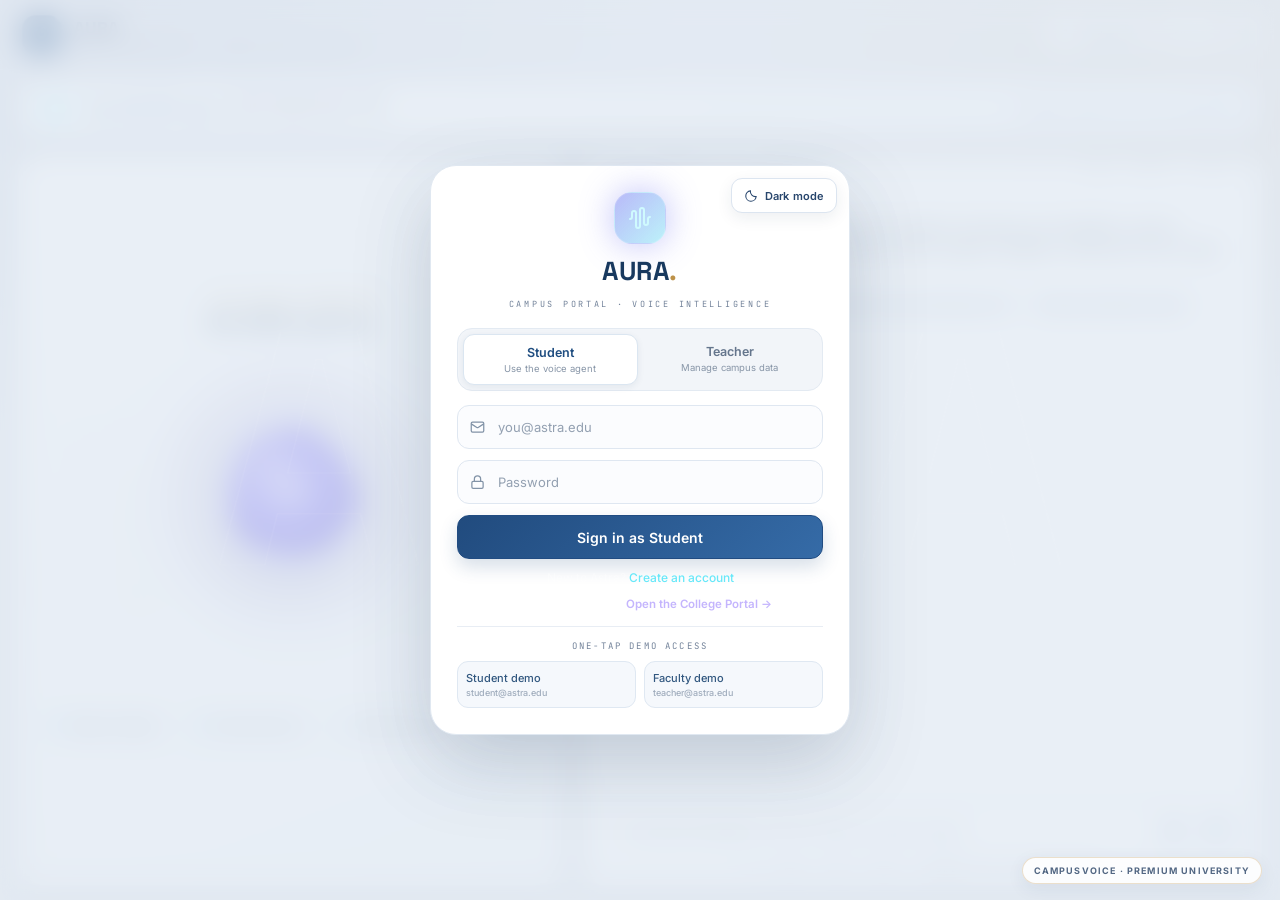
==== commit a1e912b5: "Remove technology labels from UI" ====
--- a/python/static/index.html
+++ b/python/static/index.html
@@ -438,7 +438,7 @@
       </div>
     </div>
     <div class="hdr-right">
-      <span class="stack-tag">python · fastapi · sqlite</span>
+      
       <button class="icon-btn" id="langbtn" title="Language: automatic detection (click to override)" aria-label="Cycle language mode" style="width:auto;padding:0 11px;font-family:'JetBrains Mono',monospace;font-size:10px;font-weight:700;letter-spacing:.12em">AUTO</button>
       <a id="portallink" href="/teacher" class="icon-btn" title="Faculty portal" style="width:auto;padding:0 12px;font-size:11.5px;text-decoration:none;display:none;color:#c4b5fd">Portal</a>
       <span id="userchip" class="user-chip" style="display:none"></span>
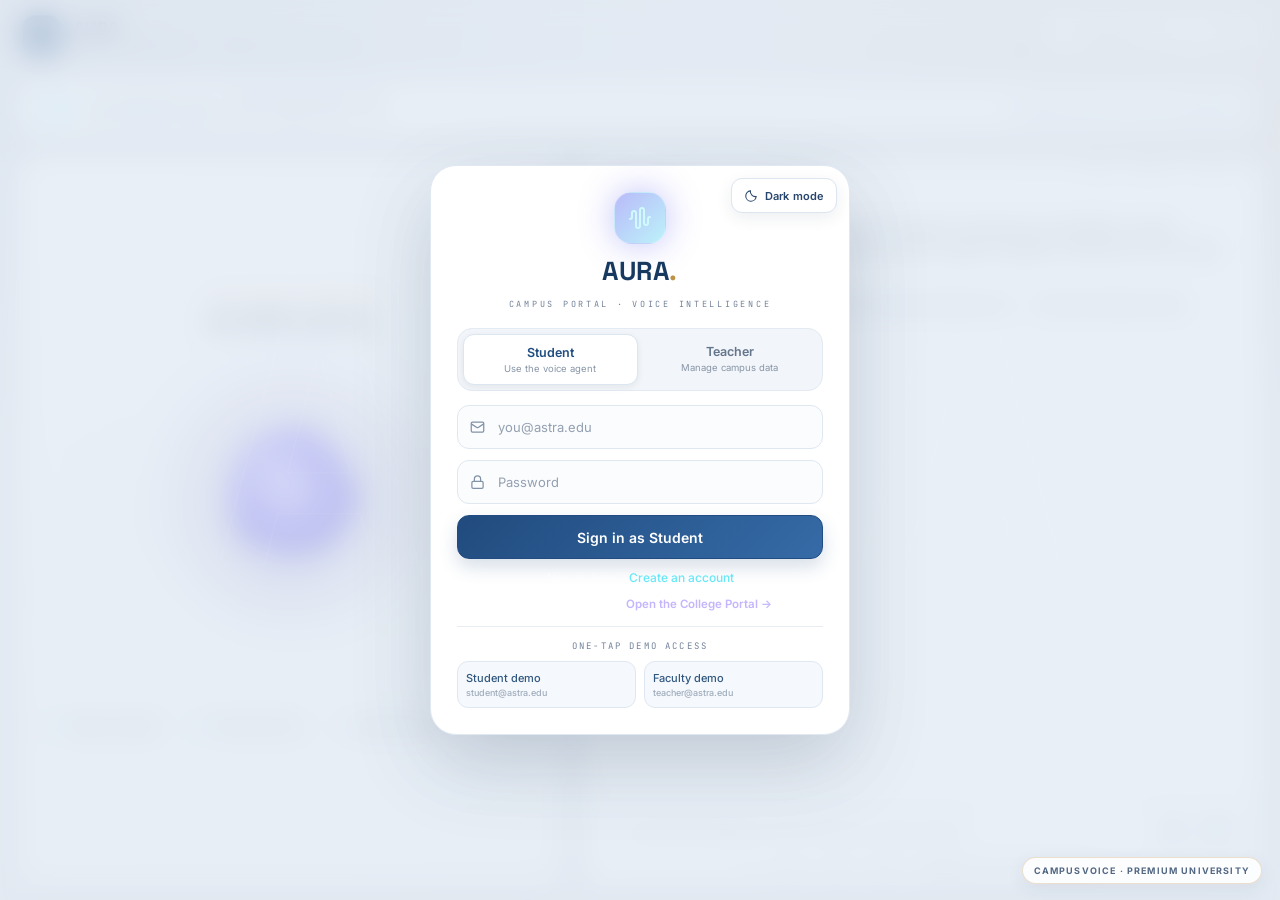
==== commit 3faa3221: "Update index.html" ====
--- a/python/static/index.html
+++ b/python/static/index.html
@@ -1343,5 +1343,6 @@
 <script>document.addEventListener('DOMContentLoaded',()=>{if(!document.querySelector('.cv-premium-edition-label')){const e=document.createElement('div');e.className='cv-premium-edition-label';e.textContent='CampusVoice · Premium University';e.setAttribute('aria-label','CampusVoice Premium University interface');document.body.appendChild(e)}});</script>
 
   <script src="/static/premium-ui.js?v=20261115-layout-redesign" defer></script>
+<script src="/static/mobile-speech-fix.js"></script>
 </body>
 </html>
